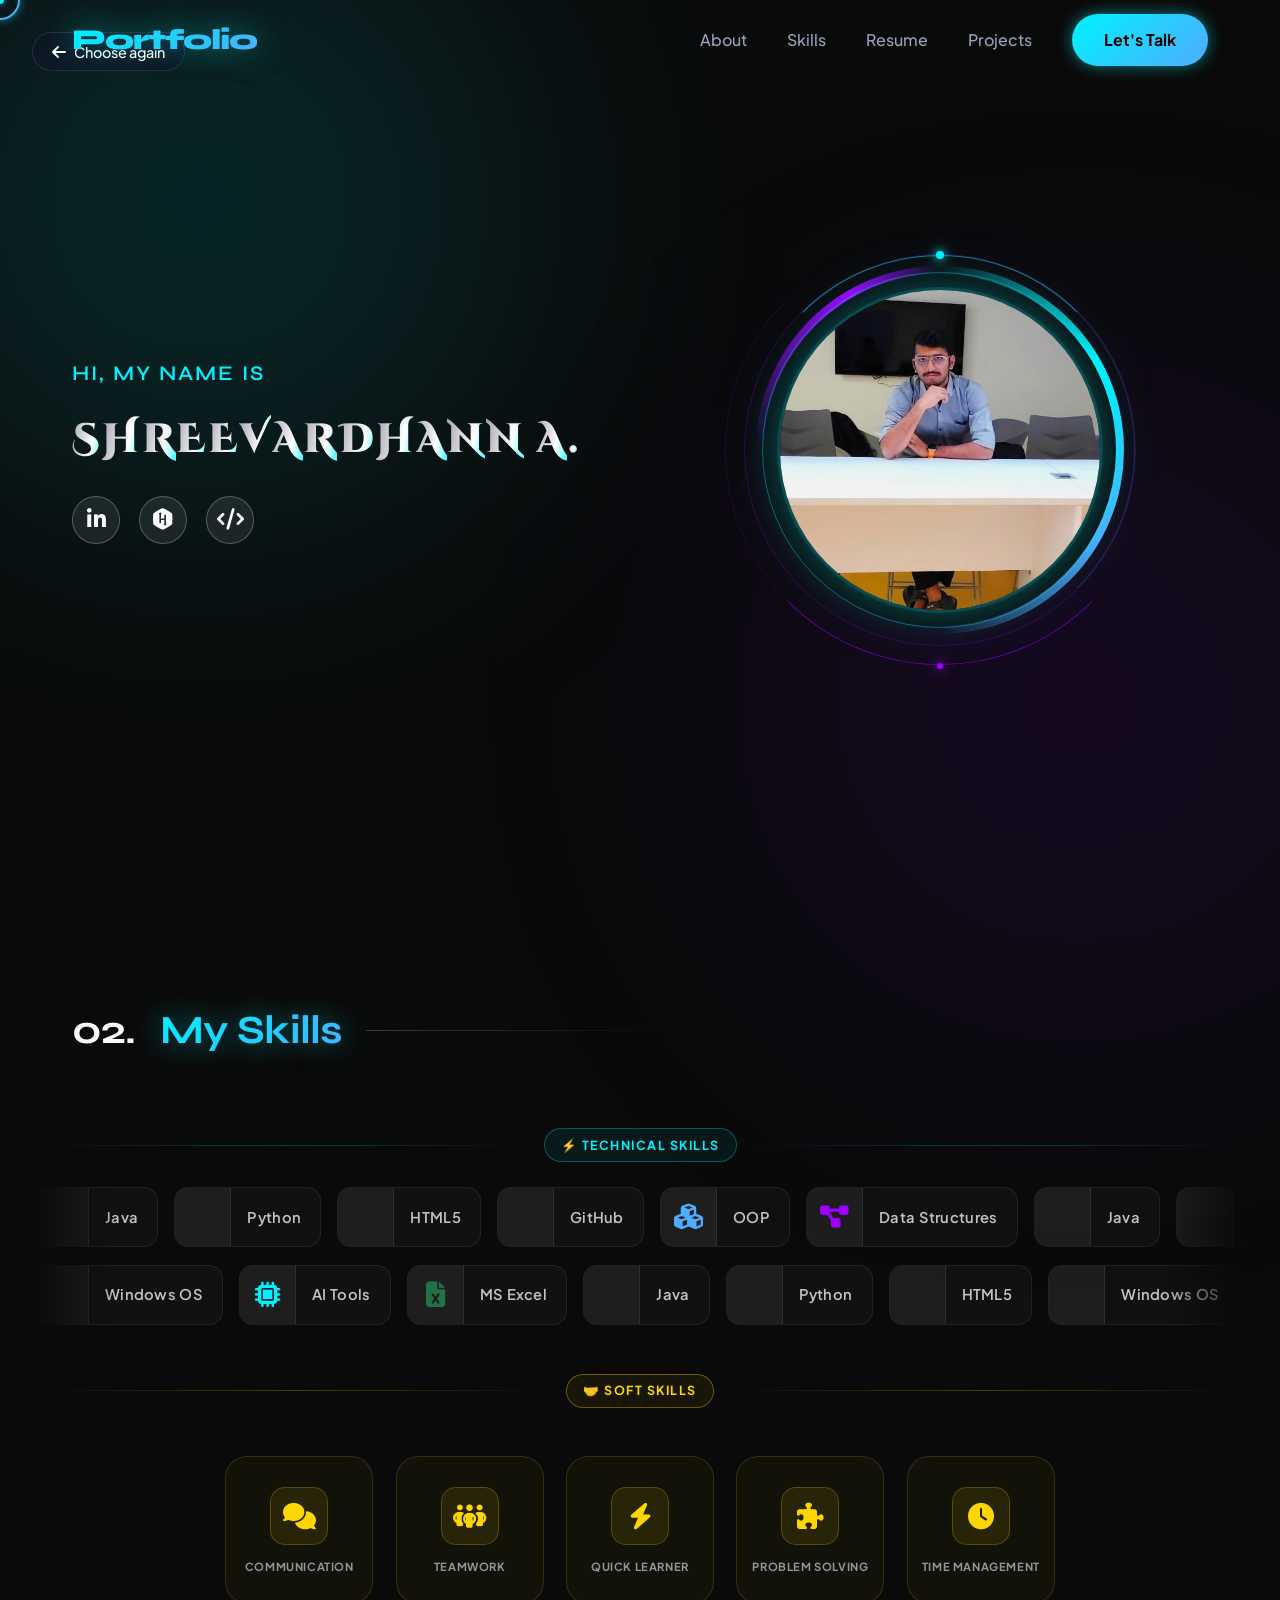
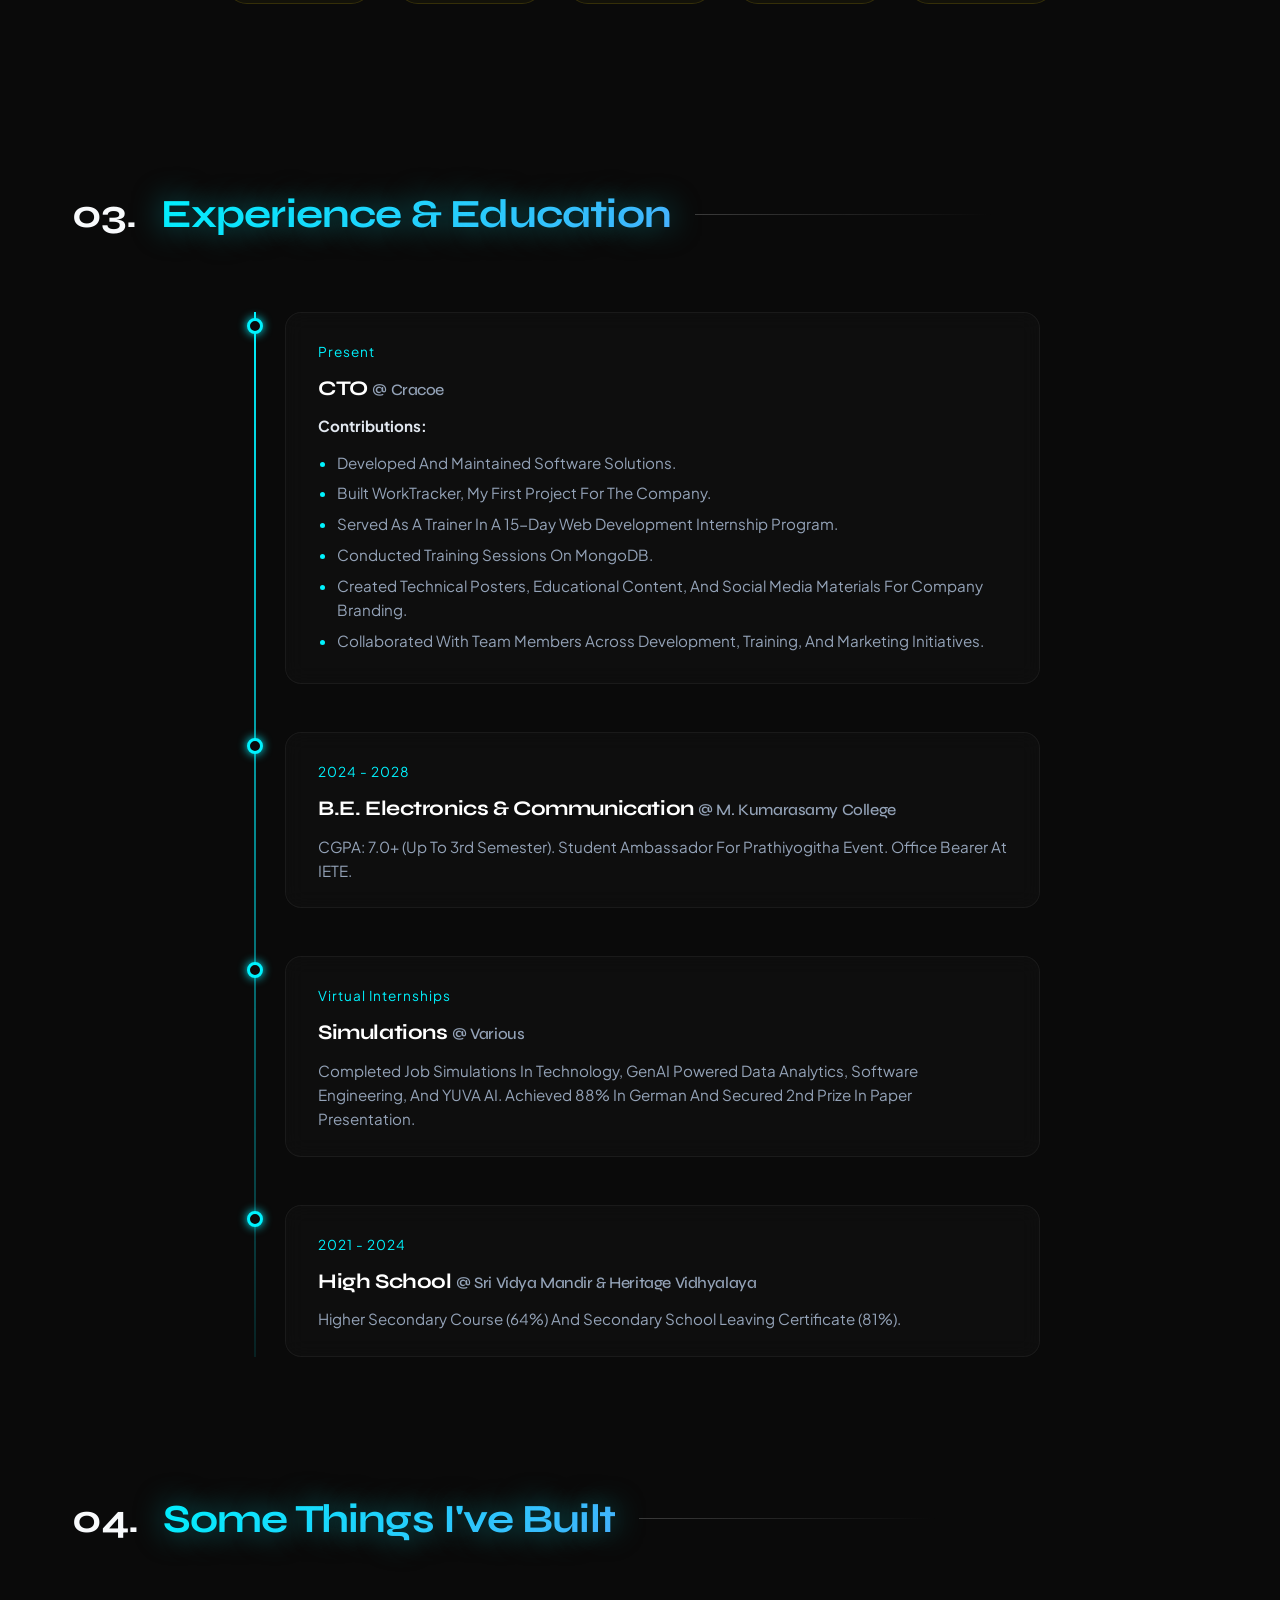
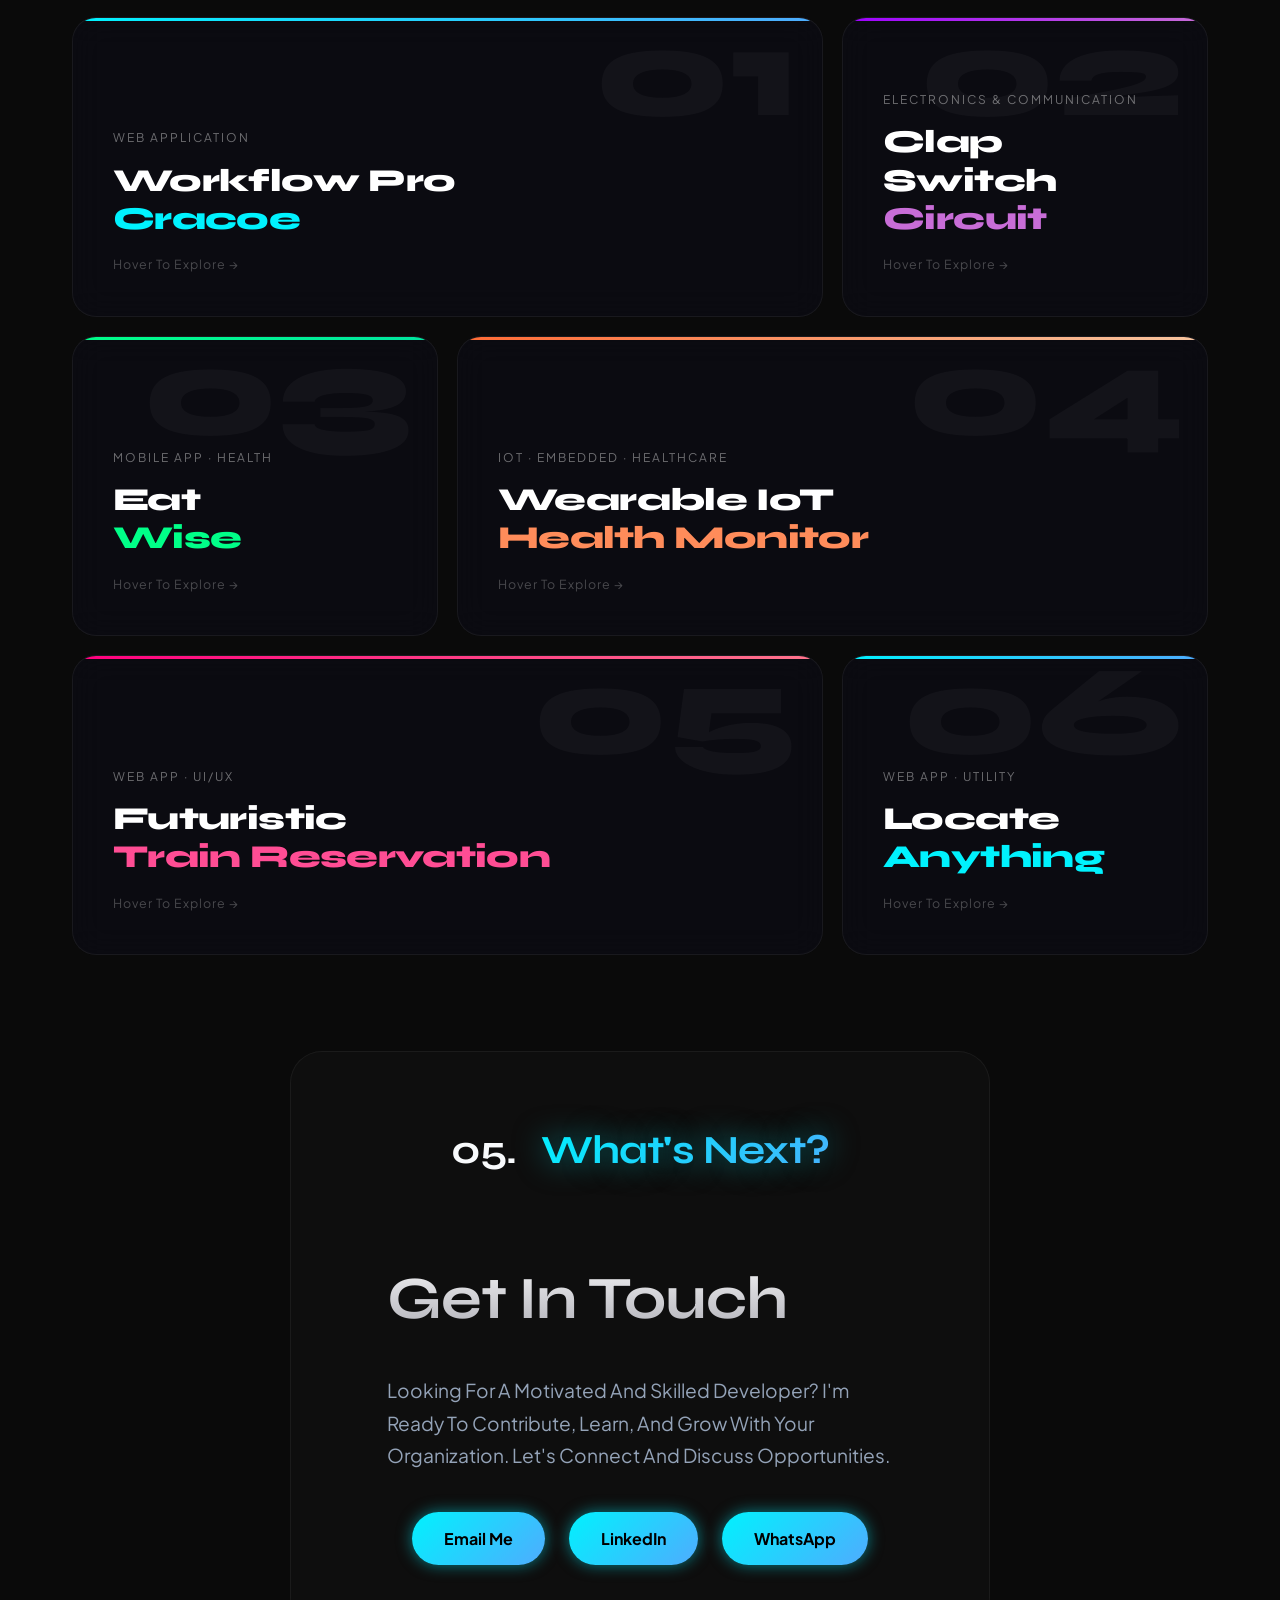
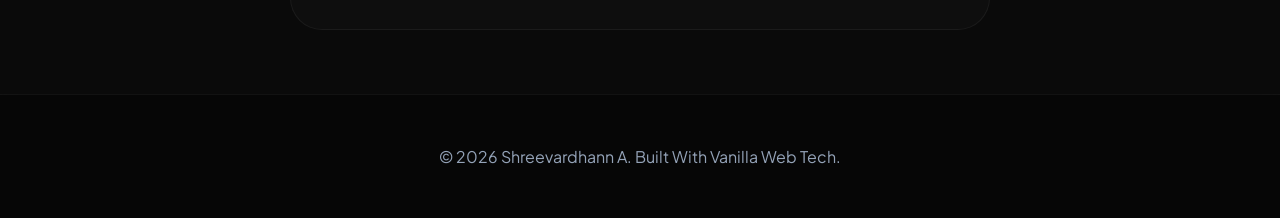
==== recruiter.html @ e4d24fa9 "Automated AI update for recruiter.html" ====
<!DOCTYPE html>
<html lang="en">

<head>
    <meta charset="UTF-8">
    <meta name="viewport" content="width=device-width, initial-scale=1.0">
    <meta name="description" content="Portfolio of a Full Stack Developer">
    <title>Portfolio | Full Stack Developer</title>
    <link rel="preconnect" href="https://fonts.googleapis.com">
    <link rel="preconnect" href="https://fonts.gstatic.com" crossorigin>
    <link
        href="https://fonts.googleapis.com/css2?family=Plus+Jakarta+Sans:wght@300;400;500;600&family=Syne:wght@400;600;700;800&family=Cinzel+Decorative:wght@700;900&display=swap"
        rel="stylesheet">
    <link rel="stylesheet" href="https://cdn.jsdelivr.net/gh/devicons/devicon@latest/devicon.min.css">
    <link rel="stylesheet" href="https://cdnjs.cloudflare.com/ajax/libs/font-awesome/6.5.0/css/all.min.css">
    <link rel="stylesheet" href="style.css">
    <link rel="stylesheet" href="sections.css">
</head>

<body class="dark-theme">
    <!-- Preloader -->
    <div id="preloader">
        <div class="loader-content">
            <span class="loader-text">Loading</span>
            <div class="loader-bar"></div>
        </div>
    </div>

    <!-- Back to Gateway Button -->
    <button class="choose-again-btn" onclick="showGateway()">
        <i class="fa-solid fa-arrow-left"></i> Choose again
    </button>

    <!-- Gateway Overlay (Starting Page) -->
    <div id="pathway-gateway" class="pathway-section hidden">
        <div class="container text-center">
            <span class="pathway-subtitle">SHREEVARDHANN A.</span>
            <h2 class="pathway-title">Choose how you'd like to know me.</h2>
            
            <div class="pathway-cards">
                <!-- Recruiter Card -->
                <div class="pathway-card" onclick="enterPortfolio('recruiter')">
                    <div class="card-glow glow-cyan"></div>
                    <h3 class="serif-title">Are you a recruiter?</h3>
                    <p>Projects, experience, and the work I love building.</p>
                    <div class="circle-btn"><i class="fa-solid fa-arrow-right"></i></div>
                </div>

                <!-- Visitor Card -->
                <div class="pathway-card" onclick="enterPortfolio('visitor')">
                    <div class="card-glow glow-green"></div>
                    <h3 class="serif-title">Are you a curious<br>visitor or a potential<br>teammate?</h3>
                    <p>Stories, memories, and the person behind the code.</p>
                    <div class="circle-btn"><i class="fa-solid fa-arrow-right"></i></div>
                </div>
            </div>
        </div>
    </div>

    <!-- Particles Background -->
    <div id="particles-js"></div>

    <!-- Light Trails Animation (from futuristic theme) -->
    <div id="light-trails"></div>

    <div class="cursor-dot" data-cursor-dot></div>
    <div class="cursor-outline" data-cursor-outline></div>
    <header id="navbar">
        <div class="container nav-content">
            <a href="#" class="logo"><span class="highlight">Portfolio</span></a>
            <nav class="nav-links">
                <a href="#about">About</a>
                <a href="#skills">Skills</a>
                <a href="#resume">Resume</a>
                <a href="#projects">Projects</a>
                <a href="#contact" class="btn-primary">Let's Talk</a>
            </nav>
        </div>
    </header>

    <main>
        <!-- Hero Section -->
        <section id="hero" class="hero section-padding">
            <div class="container hero-content">

                <!-- Left: Text Content -->
                <div class="hero-text">
                    <p class="greeting">Hi, my name is</p>
                    <h1 class="hero-title hero-name" id="hero-name">Shreevardhann A.</h1>
                    <h2 class="hero-subtitle"><span class="typed-text"></span></h2>

                    <div class="hero-socials">
                        <a href="https://www.linkedin.com/in/shreevardhann-a-955848348" target="_blank"
                            aria-label="LinkedIn"><i class="fa-brands fa-linkedin-in"></i></a>
                        <a href="https://www.hackerrank.com/profile/shreevardhann201" target="_blank"
                            aria-label="HackerRank"><i class="fa-brands fa-hackerrank"></i></a>
                        <a href="https://leetcode.com/u/shreevardhann2006/" target="_blank" aria-label="LeetCode"><i
                                class="fa-solid fa-code"></i></a>
                    </div>
                </div>

                <!-- Right: Profile Image -->
                <div class="hero-image">
                    <div class="image-wrapper">
                        <!-- Orbit rings with glowing dots -->
                        <div class="orbit-ring orbit-ring-1"></div>
                        <div class="orbit-ring orbit-ring-2"></div>
                        <div class="profile-avatar-container">
                            <img src="profile.jpeg" alt="Shreevardhann A" class="profile-image">
                        </div>
                    </div>
                </div>

            </div>
        </section>





        <!-- Skills Section -->
        <section id="skills" class="skills section-padding" data-aos="fade-up">
            <div class="container">
                <h2 class="section-title">02. <span class="highlight">My Skills</span></h2>
            </div>

            <!-- ── Technical Skills label ── -->
            <div class="skills-group-label container">
                <span class="group-line"></span>
                <span class="group-tag technical">⚡ Technical Skills</span>
                <span class="group-line"></span>
            </div>

            <!-- Row 1 — scrolls LEFT -->
            <div class="ticker-row">
                <div class="ticker-track" style="animation-duration:30s; animation-direction: normal;">
                    <div class="ticker-badge">
                        <div class="ticker-icon"><i class="devicon-java-plain colored"></i></div><span>Java</span>
                    </div>
                    <div class="ticker-badge">
                        <div class="ticker-icon"><i class="devicon-python-plain colored"></i></div><span>Python</span>
                    </div>
                    <div class="ticker-badge">
                        <div class="ticker-icon"><i class="devicon-html5-plain colored"></i></div><span>HTML5</span>
                    </div>
                    <div class="ticker-badge">
                        <div class="ticker-icon"><i class="devicon-github-original" style="color:#e6edf3"></i></div>
                        <span>GitHub</span>
                    </div>
                    <div class="ticker-badge">
                        <div class="ticker-icon"><i class="fa-solid fa-cubes" style="color:#4facfe"></i></div>
                        <span>OOP</span>
                    </div>
                    <div class="ticker-badge">
                        <div class="ticker-icon"><i class="fa-solid fa-diagram-project" style="color:#9d00ff"></i></div>
                        <span>Data Structures</span>
                    </div>
                    <!-- duplicate -->
                    <div class="ticker-badge">
                        <div class="ticker-icon"><i class="devicon-java-plain colored"></i></div><span>Java</span>
                    </div>
                    <div class="ticker-badge">
                        <div class="ticker-icon"><i class="devicon-python-plain colored"></i></div><span>Python</span>
                    </div>
                    <div class="ticker-badge">
                        <div class="ticker-icon"><i class="devicon-html5-plain colored"></i></div><span>HTML5</span>
                    </div>
                    <div class="ticker-badge">
                        <div class="ticker-icon"><i class="devicon-github-original" style="color:#e6edf3"></i></div>
                        <span>GitHub</span>
                    </div>
                    <div class="ticker-badge">
                        <div class="ticker-icon"><i class="fa-solid fa-cubes" style="color:#4facfe"></i></div>
                        <span>OOP</span>
                    </div>
                    <div class="ticker-badge">
                        <div class="ticker-icon"><i class="fa-solid fa-diagram-project" style="color:#9d00ff"></i></div>
                        <span>Data Structures</span>
                    </div>
                </div>
            </div>

            <!-- Row 2 — scrolls RIGHT -->
            <div class="ticker-row">
                <div class="ticker-track" style="animation-duration:38s; animation-direction: reverse;">
                    <div class="ticker-badge">
                        <div class="ticker-icon"><i class="devicon-windows8-original colored"></i></div><span>Windows
                            OS</span>
                    </div>
                    <div class="ticker-badge">
                        <div class="ticker-icon"><i class="fa-solid fa-microchip" style="color:#00f2fe"></i></div>
                        <span>AI Tools</span>
                    </div>
                    <div class="ticker-badge">
                        <div class="ticker-icon"><i class="fa-solid fa-file-excel" style="color:#217346"></i></div>
                        <span>MS Excel</span>
                    </div>
                    <div class="ticker-badge">
                        <div class="ticker-icon"><i class="devicon-java-plain colored"></i></div><span>Java</span>
                    </div>
                    <div class="ticker-badge">
                        <div class="ticker-icon"><i class="devicon-python-plain colored"></i></div><span>Python</span>
                    </div>
                    <div class="ticker-badge">
                        <div class="ticker-icon"><i class="devicon-html5-plain colored"></i></div><span>HTML5</span>
                    </div>
                    <!-- duplicate -->
                    <div class="ticker-badge">
                        <div class="ticker-icon"><i class="devicon-windows8-original colored"></i></div><span>Windows
                            OS</span>
                    </div>
                    <div class="ticker-badge">
                        <div class="ticker-icon"><i class="fa-solid fa-microchip" style="color:#00f2fe"></i></div>
                        <span>AI Tools</span>
                    </div>
                    <div class="ticker-badge">
                        <div class="ticker-icon"><i class="fa-solid fa-file-excel" style="color:#217346"></i></div>
                        <span>MS Excel</span>
                    </div>
                    <div class="ticker-badge">
                        <div class="ticker-icon"><i class="devicon-java-plain colored"></i></div><span>Java</span>
                    </div>
                    <div class="ticker-badge">
                        <div class="ticker-icon"><i class="devicon-python-plain colored"></i></div><span>Python</span>
                    </div>
                    <div class="ticker-badge">
                        <div class="ticker-icon"><i class="devicon-html5-plain colored"></i></div><span>HTML5</span>
                    </div>
                </div>
            </div>

            <!-- ── Soft Skills label ── -->
            <div class="skills-group-label container" style="margin-top: 2.5rem;">
                <span class="group-line soft"></span>
                <span class="group-tag soft">🤝 Soft Skills</span>
                <span class="group-line soft"></span>
            </div>

            <!-- Soft Skills — floating cards -->
            <div class="soft-skills-float container">
                <div class="soft-card" style="--i:0">
                    <div class="soft-icon-wrap"><i class="fa-solid fa-comments"></i></div>
                    <span>Communication</span>
                </div>
                <div class="soft-card" style="--i:1">
                    <div class="soft-icon-wrap"><i class="fa-solid fa-people-group"></i></div>
                    <span>Teamwork</span>
                </div>
                <div class="soft-card" style="--i:2">
                    <div class="soft-icon-wrap"><i class="fa-solid fa-bolt"></i></div>
                    <span>Quick Learner</span>
                </div>
                <div class="soft-card" style="--i:3">
                    <div class="soft-icon-wrap"><i class="fa-solid fa-puzzle-piece"></i></div>
                    <span>Problem Solving</span>
                </div>
                <div class="soft-card" style="--i:4">
                    <div class="soft-icon-wrap"><i class="fa-solid fa-clock"></i></div>
                    <span>Time Management</span>
                </div>
            </div>

        </section>

        <!-- Experience & Education Section -->
        <section id="resume" class="resume section-padding" data-aos="fade-up">
            <div class="container">
                <h2 class="section-title">03. <span class="highlight">Experience & Education</span></h2>

                <div class="timeline">
                    <!-- Cracoe CTO -->
                    <div class="timeline-item">
                        <div class="timeline-dot"></div>
                        <div class="timeline-content">
                            <span class="timeline-date">Present</span>
                            <h3>CTO <span>@ Cracoe</span></h3>
                            <p><strong>Contributions:</strong></p>
                            <ul class="timeline-list">
                                <li>Developed and maintained software solutions.</li>
                                <li>Built WorkTracker, my first project for the company.</li>
                                <li>Served as a trainer in a 15-day Web Development Internship Program.</li>
                                <li>Conducted training sessions on MongoDB.</li>
                                <li>Created technical posters, educational content, and social media materials for company branding.</li>
                                <li>Collaborated with team members across development, training, and marketing initiatives.</li>
                            </ul>
                        </div>
                    </div>

                    <!-- College -->
                    <div class="timeline-item">
                        <div class="timeline-dot"></div>
                        <div class="timeline-content">
                            <span class="timeline-date">2024 - 2028</span>
                            <h3>B.E. Electronics & Communication <span>@ M. Kumarasamy College</span></h3>
                            <p>CGPA: 7.0+ (up to 3rd Semester). Student Ambassador for Prathiyogitha Event. Office
                                Bearer at IETE.</p>
                        </div>
                    </div>

                    <!-- Virtual Internships -->
                    <div class="timeline-item">
                        <div class="timeline-dot"></div>
                        <div class="timeline-content">
                            <span class="timeline-date">Virtual Internships</span>
                            <h3>Simulations <span>@ Various</span></h3>
                            <p>Completed job simulations in Technology, GenAI Powered Data Analytics, Software
                                Engineering, and YUVA AI. Achieved 88% in German and secured 2nd prize in Paper
                                Presentation.</p>
                        </div>
                    </div>

                    <!-- Schooling -->
                    <div class="timeline-item">
                        <div class="timeline-dot"></div>
                        <div class="timeline-content">
                            <span class="timeline-date">2021 - 2024</span>
                            <h3>High School <span>@ Sri Vidya Mandir & Heritage Vidhyalaya</span></h3>
                            <p>Higher Secondary Course (64%) and Secondary School Leaving Certificate (81%).</p>
                        </div>
                    </div>
                </div>
            </div>
        </section>


        <!-- Projects Section -->
        <section id="projects" class="projects section-padding" data-aos="fade-up">
            <div class="container">
                <h2 class="section-title">04. <span class="highlight">Some Things I've Built</span></h2>

                <div class="bento-grid">

                    <!-- Card 1: Wide — Workflow Pro -->
                    <div class="bento-card wide accent-cyan" tabindex="0">
                        <div class="flip-inner">
                            <div class="flip-front">
                                <div class="bento-num">01</div>
                                <div class="bento-category">Web Application</div>
                                <h3 class="bento-name">Workflow Pro <em>Cracoe</em></h3>
                                <span class="bento-hint">Hover to explore →</span>
                            </div>
                            <div class="flip-back">
                                <span class="back-tag">Web Application</span>
                                <h3>Workflow Pro <span>(Cracoe)</span></h3>
                                <p>A fully deployed web application built for real-world use. Core product platform for
                                    the Cracoe organisation.</p>
                                <a href="https://workflow-pro-cracokoe.vercel.app/" target="_blank"
                                    class="btn-primary">View Live ↗</a>
                            </div>
                        </div>
                    </div>

                    <!-- Card 2: Regular — Clap Switch -->
                    <div class="bento-card accent-purple" tabindex="0">
                        <div class="flip-inner">
                            <div class="flip-front">
                                <div class="bento-num">02</div>
                                <div class="bento-category">Electronics & Communication</div>
                                <h3 class="bento-name">Clap Switch <em>Circuit</em></h3>
                                <span class="bento-hint">Hover to explore →</span>
                            </div>
                            <div class="flip-back">
                                <span class="back-tag">Electronics</span>
                                <h3>Clap Switch <span>Circuit</span></h3>
                                <p>Designed a clap-activated switch circuit to control electrical devices using sound
                                    signals. Team of 4.</p>
                            </div>
                        </div>
                    </div>

                    <!-- Card 3: Regular — Eatwise -->
                    <div class="bento-card accent-green" tabindex="0">
                        <div class="flip-inner">
                            <div class="flip-front">
                                <div class="bento-num">03</div>
                                <div class="bento-category">Mobile App · Health</div>
                                <h3 class="bento-name">Eat<em>wise</em></h3>
                                <span class="bento-hint">Hover to explore →</span>
                            </div>
                            <div class="flip-back">
                                <span class="back-tag">Mobile App</span>
                                <h3>Eat<span>wise</span></h3>
                                <p>Mobile app helping users make healthier food choices using nutrition data. App
                                    Developer & Designer in a team of 4.</p>
                                <img src="eatwise-preview.png" alt="Eatwise App" style="width: 100%; height: 100px; object-fit: cover; object-position: center; border-radius: 8px; margin-top: 0.5rem; border: 1px solid rgba(255,255,255,0.15); box-shadow: 0 4px 12px rgba(0,0,0,0.3);">
                            </div>
                        </div>
                    </div>

                    <!-- Card 4: Wide — IoT -->
                    <div class="bento-card wide accent-orange" tabindex="0">
                        <div class="flip-inner">
                            <div class="flip-front">
                                <div class="bento-num">04</div>
                                <div class="bento-category">IoT · Embedded · Healthcare</div>
                                <h3 class="bento-name">Wearable IoT <em>Health Monitor</em></h3>
                                <span class="bento-hint">Hover to explore →</span>
                            </div>
                            <div class="flip-back">
                                <span class="back-tag">IoT / Healthcare</span>
                                <h3>Wearable IoT <span>Health Monitor</span></h3>
                                <p>Wearable device tracking health data of disaster response workers using IoT
                                    technology. IoT System Developer in a team of 4.</p>
                                <a href="https://live-monitoring-command-center-for.vercel.app/" target="_blank"
                                    class="btn-primary">View Live ↗</a>
                            </div>
                        </div>
                    </div>

                    <!-- Card 5: Wide — Train Reservation -->
                    <div class="bento-card wide accent-pink" tabindex="0">
                        <div class="flip-inner">
                            <div class="flip-front">
                                <div class="bento-num">05</div>
                                <div class="bento-category">Web App · UI/UX</div>
                                <h3 class="bento-name">Futuristic <em>Train Reservation</em></h3>
                                <span class="bento-hint">Hover to explore →</span>
                            </div>
                            <div class="flip-back">
                                <span class="back-tag">Web App</span>
                                <h3>Train <span>Reservation</span></h3>
                                <p>A modern, next-generation web application for booking train tickets with a stunning futuristic interface and seamless user experience.</p>
                                <a href="https://futuristic-train-reservation.vercel.app/" target="_blank"
                                    class="btn-primary">View Live ↗</a>
                            </div>
                        </div>
                    </div>

                    <!-- Card 6: Regular — Locate Anything -->
                    <div class="bento-card accent-cyan" tabindex="0">
                        <div class="flip-inner">
                            <div class="flip-front">
                                <div class="bento-num">06</div>
                                <div class="bento-category">Web App · Utility</div>
                                <h3 class="bento-name">Locate <em>Anything</em></h3>
                                <span class="bento-hint">Hover to explore →</span>
                            </div>
                            <div class="flip-back">
                                <span class="back-tag">Web App</span>
                                <h3>Locate <span>Anything</span></h3>
                                <p>A versatile web application designed to help users search, track, and locate various items or places seamlessly.</p>
                                <a href="https://locate-anything-8we9cl4lz-shreevardhann2006s-projects.vercel.app/" target="_blank"
                                    class="btn-primary">View Live ↗</a>
                            </div>
                        </div>
                    </div>

                </div>
            </div>
        </section>


        <!-- Contact Section -->
        <section id="contact" class="contact section-padding" data-aos="fade-up">
            <div class="container text-center">
                <h2 class="section-title">05. <span class="highlight">What's Next?</span></h2>
                <h3 class="contact-heading">Get In Touch</h3>
                <p class="contact-desc">
                    Looking for a motivated and skilled developer? I'm ready to contribute, learn, and grow with your
                    organization. Let's connect and discuss opportunities.
                </p>
                <div class="contact-links"
                    style="margin-top: 2rem; display: flex; justify-content: center; gap: 1.5rem; flex-wrap: wrap;">
                    <a href="mailto:shreevardhann2006@gmail.com" class="btn-primary">Email Me</a>
                    <a href="https://www.linkedin.com/in/shreevardhann-a-955848348" target="_blank"
                        class="btn-primary">LinkedIn</a>
                    <!-- WhatsApp Link -->
                    <a href="https://wa.me/919543996929" target="_blank" class="btn-primary">WhatsApp</a>
                </div>
            </div>
        </section>
    </main>

    <footer>
        <div class="container">
            <p>&copy; 2026 Shreevardhann A. Built with Vanilla Web Tech.</p>
        </div>
    </footer>

    <!-- CDNs for Animations -->
    <script src="https://unpkg.com/aos@2.3.1/dist/aos.js"></script>
    <script src="https://unpkg.com/typed.js@2.1.0/dist/typed.umd.js"></script>
    <script src="https://cdnjs.cloudflare.com/ajax/libs/vanilla-tilt/1.8.1/vanilla-tilt.min.js"></script>
    <script src="https://cdn.jsdelivr.net/particles.js/2.0.0/particles.min.js"></script>

    <script src="script.js"></script>
</body>

</html>
---- style.css ----
/* Design System & Global Styles - Nebula Theme */
:root {
    /* Colors - Dark Theme */
    --bg-color: #0a0a0a;
    --surface-color: rgba(255, 255, 255, 0.03);
    --text-primary: #f8fafc;
    --text-secondary: #94a3b8;
    --accent-color: #00f2fe;
    --accent-hover: #4facfe;
    --gradient-primary: linear-gradient(135deg, #00f2fe 0%, #4facfe 100%);
    --gradient-glow: rgba(0, 242, 254, 0.5);
    
    /* Typography */
    --font-sans: 'Plus Jakarta Sans', sans-serif;
    --font-heading: 'Syne', sans-serif;
    
    /* Spacing & Layout */
    --max-width: 1200px;
    --section-padding: 6rem 2rem;
    
    /* Glassmorphism Effects */
    --transition: all 0.3s ease;
    --glass-bg: rgba(15, 23, 42, 0.6);
    --glass-border: 1px solid rgba(255, 255, 255, 0.05);
    --glass-shadow: 0 8px 32px 0 rgba(0, 0, 0, 0.3);
}

* {
    margin: 0;
    padding: 0;
    box-sizing: border-box;
}

html {
    scroll-behavior: smooth;
}

body {
    font-family: var(--font-sans);
    background-color: var(--bg-color);
    color: var(--text-primary);
    line-height: 1.7;
    overflow-x: hidden;
    position: relative;
    z-index: 0;
}

body.gateway-active {
    overflow: hidden;
}

/* Background Glows */
body::before, body::after {
    content: '';
    position: fixed;
    width: 600px;
    height: 600px;
    border-radius: 50%;
    filter: blur(150px);
    z-index: -2;
    opacity: 0.15;
    pointer-events: none;
}

body::before {
    background: var(--accent-color);
    top: -100px;
    left: -100px;
}

body::after {
    background: #6a11cb;
    bottom: -100px;
    right: -100px;
}

/* Capitalize Starting Letters as Requested */
h1, h2, h3, h4, h5, h6, p, a, li, span, .btn-primary, .btn-secondary {
    text-transform: capitalize;
}

/* Preloader */
#preloader {
    position: fixed;
    top: 0;
    left: 0;
    width: 100%;
    height: 100%;
    background: var(--bg-color);
    display: flex;
    justify-content: center;
    align-items: center;
    z-index: 9999;
    transition: opacity 0.5s ease-out, visibility 0.5s ease-out;
}

.loader-content {
    display: flex;
    flex-direction: column;
    align-items: center;
    gap: 1rem;
}

.loader-text {
    font-family: var(--font-heading);
    font-size: 1.5rem;
    color: var(--accent-color);
    letter-spacing: 4px;
    text-transform: uppercase;
    animation: pulse 1.5s infinite;
}

.loader-bar {
    width: 200px;
    height: 2px;
    background: rgba(255, 255, 255, 0.1);
    position: relative;
    overflow: hidden;
}

.loader-bar::after {
    content: '';
    position: absolute;
    left: 0;
    top: 0;
    height: 100%;
    width: 0;
    background: var(--gradient-primary);
    animation: loadBar 2s ease-in-out infinite;
}

@keyframes loadBar {
    0% { width: 0; left: 0; }
    50% { width: 100%; left: 0; }
    100% { width: 100%; left: 100%; }
}

@keyframes pulse {
    0%, 100% { opacity: 1; text-shadow: 0 0 10px var(--gradient-glow); }
    50% { opacity: 0.5; text-shadow: none; }
}

/* Particles Container */
#particles-js {
    position: fixed;
    width: 100%;
    height: 100%;
    top: 0;
    left: 0;
    z-index: 0;
}







/* Typography Utilities */
h1, h2, h3, h4, h5, h6 {
    font-family: var(--font-heading);
    color: var(--text-primary);
    letter-spacing: -0.02em;
}

a {
    text-decoration: none;
    color: inherit;
    transition: var(--transition);
}

.highlight {
    background: var(--gradient-primary);
    -webkit-background-clip: text;
    -webkit-text-fill-color: transparent;
    background-clip: text;
    text-shadow: 0 0 30px var(--gradient-glow);
}

.container {
    max-width: var(--max-width);
    margin: 0 auto;
    padding: 0 2rem;
}

/* Buttons */
.btn-primary {
    display: inline-block;
    padding: 0.8rem 2rem;
    background: var(--gradient-primary);
    color: #000;
    border-radius: 50px;
    font-weight: 700;
    position: relative;
    border: none;
    cursor: pointer;
    box-shadow: 0 0 15px var(--gradient-glow);
    transition: var(--transition);
}

.btn-primary:hover {
    box-shadow: 0 0 25px var(--accent-hover);
    transform: translateY(-2px);
    color: #000;
}

.btn-secondary {
    display: inline-block;
    padding: 0.8rem 2rem;
    background: rgba(255, 255, 255, 0.05);
    color: #fff;
    border-radius: 50px;
    font-weight: 600;
    position: relative;
    border: 1px solid rgba(255, 255, 255, 0.1);
    cursor: pointer;
    transition: var(--transition);
}

.btn-secondary:hover {
    background: rgba(255, 255, 255, 0.1);
    border-color: rgba(255, 255, 255, 0.2);
    transform: translateY(-2px);
    color: #fff;
}

/* Pill Buttons for Hero CTA */
.btn-pill {
    display: inline-flex;
    align-items: center;
    justify-content: center;
    padding: 0.85rem 2.5rem;
    border-radius: 50px;
    font-weight: 700;
    font-size: 1.05rem;
    transition: all 0.3s ease;
    cursor: pointer;
}

.btn-pill.solid {
    background: #fff;
    color: #000;
    border: 1px solid #fff;
}

.btn-pill.solid:hover {
    background: #e6e6e6;
    border-color: #e6e6e6;
    transform: translateY(-2px);
    box-shadow: 0 5px 15px rgba(255, 255, 255, 0.2);
}

.btn-pill.outline {
    background: transparent;
    color: #fff;
    border: 1px solid rgba(255, 255, 255, 0.2);
}

.btn-pill.outline:hover {
    background: rgba(255, 255, 255, 0.05);
    border-color: rgba(255, 255, 255, 0.4);
    transform: translateY(-2px);
}

/* Choose Again Back Button */
.choose-again-btn {
    position: fixed;
    top: 2rem;
    left: 2rem;
    z-index: 1000;
    display: flex;
    align-items: center;
    gap: 0.5rem;
    padding: 0.6rem 1.2rem;
    background: rgba(15, 23, 42, 0.6);
    border: 1px solid rgba(255, 255, 255, 0.1);
    backdrop-filter: blur(10px);
    border-radius: 50px;
    color: #fff;
    font-family: inherit;
    font-size: 0.9rem;
    font-weight: 500;
    transition: all 0.3s ease;
    cursor: pointer;
}

.choose-again-btn:hover {
    background: rgba(255, 255, 255, 0.1);
    transform: translateX(-3px);
}

.choose-again-btn i {
    font-size: 1rem;
}

/* Hero Socials */
.hero-socials {
    display: flex;
    gap: 1.2rem;
    margin-top: 1.8rem;
}

.hero-socials a {
    display: flex;
    align-items: center;
    justify-content: center;
    width: 48px;
    height: 48px;
    border-radius: 50%;
    background: rgba(255, 255, 255, 0.08);
    color: #ffffff;
    font-size: 1.35rem;
    border: 1px solid rgba(255, 255, 255, 0.25);
    transition: all 0.3s ease;
}

.hero-socials a:hover {
    color: #fff;
    background: rgba(255, 255, 255, 0.15);
    border-color: rgba(255, 255, 255, 0.5);
    transform: translateY(-3px);
    box-shadow: 0 5px 15px rgba(255, 255, 255, 0.2);
}

/* Navbar */
header {
    position: fixed;
    top: 0;
    width: 100%;
    z-index: 1000;
    background: transparent;
    transition: var(--transition);
}

.scrolled-header {
    background: var(--glass-bg);
    backdrop-filter: blur(20px);
    -webkit-backdrop-filter: blur(20px);
    border-bottom: var(--glass-border);
    box-shadow: var(--glass-shadow);
}

.nav-content {
    display: flex;
    justify-content: space-between;
    align-items: center;
    height: 80px;
}

.logo {
    font-family: var(--font-heading);
    font-size: 1.8rem;
    font-weight: 800;
    letter-spacing: -1px;
}

.nav-links {
    display: flex;
    gap: 2.5rem;
    align-items: center;
}

.nav-links a:not(.btn-primary) {
    font-weight: 500;
    color: var(--text-secondary);
    position: relative;
}

.nav-links a:not(.btn-primary)::after {
    content: '';
    position: absolute;
    bottom: -5px;
    left: 0;
    width: 0%;
    height: 2px;
    background: var(--gradient-primary);
    transition: var(--transition);
    border-radius: 2px;
}

.nav-links a:not(.btn-primary):hover {
    color: var(--text-primary);
}

.nav-links a:not(.btn-primary):hover::after {
    width: 100%;
}

/* Footer */
footer {
    text-align: center;
    padding: 3rem 0;
    margin-top: 4rem;
    border-top: var(--glass-border);
    color: var(--text-secondary);
    background: rgba(0,0,0,0.3);
    backdrop-filter: blur(10px);
}

/* Navbar active link state */
.nav-links a.active {
    color: var(--accent-color);
}


/* Custom Cursor */
body, a, button, .btn-primary, .btn-secondary {
    cursor: none !important;
}

.cursor-dot, .cursor-outline {
    position: fixed;
    top: 0;
    left: 0;
    transform: translate(-50%, -50%);
    border-radius: 50%;
    z-index: 9999;
    pointer-events: none;
    box-shadow: 0 0 10px var(--gradient-glow);
}

.cursor-dot {
    width: 8px;
    height: 8px;
    background-color: var(--accent-color);
}

.cursor-outline {
    width: 40px;
    height: 40px;
    border: 2px solid var(--accent-hover);
    transition: width 0.2s ease-out, height 0.2s ease-out, background-color 0.2s ease-out;
}

/* ============================================
   LIGHT TRAILS ANIMATION (Futuristic Theme)
   ============================================ */
#light-trails {
    position: fixed;
    top: 0;
    left: 0;
    width: 100%;
    height: 100%;
    overflow: hidden;
    z-index: 0;
    pointer-events: none;
}

.light-trail {
    position: absolute;
    width: 180px;
    height: 2px;
    background: linear-gradient(90deg, transparent, var(--accent-color), #fff);
    border-radius: 50%;
    box-shadow: 0 0 20px var(--accent-color), 0 0 40px rgba(0, 242, 254, 0.3);
    animation: shootAcross linear infinite;
    opacity: 0;
}

.light-trail.purple {
    background: linear-gradient(90deg, transparent, #9d00ff, #fff);
    box-shadow: 0 0 20px #9d00ff, 0 0 40px rgba(157, 0, 255, 0.3);
}

@keyframes shootAcross {
    0%   { transform: translateX(-100vw) scaleX(0.5); opacity: 0; }
    8%   { opacity: 1; }
    92%  { opacity: 1; }
    100% { transform: translateX(110vw) scaleX(1.2); opacity: 0; }
}

/* ============================================
   HERO ENTRANCE ANIMATIONS (Futuristic Theme)
   ============================================ */
@keyframes slideUpFade {
    from { opacity: 0; transform: translateY(40px); }
    to   { opacity: 1; transform: translateY(0); }
}

.hero .greeting {
    animation: slideUpFade 0.8s cubic-bezier(0.16, 1, 0.3, 1) both;
    animation-delay: 0.1s;
}

.hero .hero-title {
    animation: slideUpFade 0.9s cubic-bezier(0.16, 1, 0.3, 1) both;
    animation-delay: 0.25s;
}

.hero .hero-subtitle {
    animation: slideUpFade 1s cubic-bezier(0.16, 1, 0.3, 1) both;
    animation-delay: 0.4s;
}

.hero .hero-cta {
    animation: slideUpFade 1.1s cubic-bezier(0.16, 1, 0.3, 1) both;
    animation-delay: 0.55s;
}

.hero .hero-image {
    animation: slideUpFade 1.2s cubic-bezier(0.16, 1, 0.3, 1) both;
    animation-delay: 0.3s;
}
---- sections.css ----
/* Hero Section */
.hero {
    min-height: 100vh;
    display: flex;
    align-items: center;
    padding-top: 100px;
    position: relative;
}

.hero-content {
    display: grid;
    grid-template-columns: 1fr 1fr;
    gap: 4rem;
    align-items: center;
    width: 100%;
}

.greeting {
    color: var(--accent-color);
    font-family: var(--font-heading);
    font-weight: 600;
    margin-bottom: 1.5rem;
    font-size: 1.3rem;
    letter-spacing: 2px;
    text-transform: uppercase;
}

.hero-title {
    font-size: clamp(32px, 4vw, 60px);
    line-height: 1.1;
    margin-bottom: 1rem;
    background: linear-gradient(180deg, #ffffff 0%, #a1a1aa 100%);
    -webkit-background-clip: text;
    -webkit-text-fill-color: transparent;
}

/* ====================================
   ANIMATED HERO NAME — Orbitron font
   ==================================== */
.hero-name {
    font-family: 'Cinzel Decorative', serif !important;
    font-weight: 900;
    font-size: clamp(20px, 3.2vw, 46px) !important;
    line-height: 1.2;
    letter-spacing: 0.06em;
    white-space: nowrap;
    display: block;
    margin-bottom: 1rem;
    background: none;
    -webkit-text-fill-color: unset;
}

/* Each letter span — gradient + pop-in + shimmer */
.hero-name .letter {
    display: inline-block;
    opacity: 0;
    transform: translateY(30px) rotateX(-90deg);
    transform-origin: bottom center;
    /* pop-in then shimmer — both use the same staggered delay set by JS */
    animation:
        letterPop  0.6s cubic-bezier(0.16, 1, 0.3, 1) forwards,
        nameShimmer 4s linear infinite;
    /* gradient per letter */
    background: linear-gradient(
        100deg,
        #a1a1aa 0%,
        #ffffff 30%,
        #00f2fe 50%,
        #ffffff 70%,
        #a1a1aa 100%
    );
    background-size: 250% auto;
    -webkit-background-clip: text;
    -webkit-text-fill-color: transparent;
    background-clip: text;
}

/* Space stays invisible but takes up room */
.hero-name .letter.space {
    width: 0.3em;
    -webkit-text-fill-color: transparent;
}

/* ---- Hover: glow pulse (no clip-path, no text-shadow on transparent fill) ---- */
.hero-name:hover .letter {
    animation:
        letterPop  0.6s cubic-bezier(0.16, 1, 0.3, 1) forwards,
        nameShimmer 1.2s linear infinite,
        glowPulse   0.5s ease-in-out infinite;
}

@keyframes glowPulse {
    0%, 100% { filter: drop-shadow(0 0 6px #00f2fe) drop-shadow(0 0 2px #4facfe); }
    50%       { filter: drop-shadow(0 0 14px #9d00ff) drop-shadow(0 0 4px #c86dd7); }
}

/* ---- Keyframes ---- */
@keyframes letterPop {
    0%   { opacity: 0; transform: translateY(30px) rotateX(-90deg) scale(0.5); }
    60%  { opacity: 1; transform: translateY(-5px) rotateX(8deg)   scale(1.05); }
    100% { opacity: 1; transform: translateY(0px)  rotateX(0deg)   scale(1);    }
}

@keyframes nameShimmer {
    0%   { background-position: 200% center; }
    100% { background-position: -200% center; }
}

.hero-subtitle {
    font-size: clamp(25px, 5vw, 45px) !important;
    color: var(--text-secondary);
    line-height: 1.2;
    margin-bottom: 2rem;
    font-weight: 500;
}

.hero-description {
    max-width: 600px;
    font-size: 1.25rem;
    color: var(--text-secondary);
    margin-bottom: 3.5rem;
    line-height: 1.8;
}

.hero-cta {
    display: flex;
    gap: 1rem;
    flex-wrap: wrap;
}

.hero-image {
    display: flex;
    justify-content: center;
    align-items: center;
}

/* ==============================
   PROFILE IMAGE WRAPPER
   (holds everything in place)
   ============================== */
.image-wrapper {
    position: relative;
    width: 360px;
    height: 360px;
    display: flex;
    justify-content: center;
    align-items: center;
    animation: float 6s ease-in-out infinite;
}

/* ---- Spinning conic-gradient border ---- */
.image-wrapper::before {
    content: '';
    position: absolute;
    inset: -4px;
    border-radius: 50%;
    background: conic-gradient(
        from 0deg,
        transparent 0deg,
        #00f2fe 60deg,
        #4facfe 120deg,
        transparent 180deg,
        transparent 270deg,
        #9d00ff 330deg,
        transparent 360deg
    );
    animation: spinBorder 3s linear infinite;
    z-index: 0;
}

/* Mask so only border is visible */
.image-wrapper::after {
    content: '';
    position: absolute;
    inset: 4px;
    border-radius: 50%;
    background: var(--bg-color);
    z-index: 1;
}

/* ---- Avatar container (sits above mask) ---- */
.profile-avatar-container {
    width: 320px;
    height: 320px;
    border-radius: 50%;
    position: relative;
    z-index: 2;
    display: flex;
    justify-content: center;
    align-items: center;
    box-shadow:
        0 0 0 3px rgba(0, 242, 254, 0.15),
        0 0 40px rgba(0, 242, 254, 0.3),
        0 0 80px rgba(0, 242, 254, 0.1);
    transition: box-shadow 0.4s ease;
}

.profile-avatar-container:hover {
    box-shadow:
        0 0 0 3px rgba(0, 242, 254, 0.4),
        0 0 60px rgba(0, 242, 254, 0.5),
        0 0 120px rgba(79, 172, 254, 0.2);
}

.profile-image {
    width: 100%;
    height: 100%;
    object-fit: cover;
    border-radius: 50%;
    display: block;
    transition: transform 0.5s ease, filter 0.5s ease;
    filter: brightness(0.95) saturate(1.1);
}

.profile-image:hover {
    transform: scale(1.04);
    filter: brightness(1.05) saturate(1.3);
}

/* ---- Outer pulse ring ---- */
.profile-avatar-container::before {
    content: '';
    position: absolute;
    inset: -18px;
    border-radius: 50%;
    border: 1.5px solid rgba(0, 242, 254, 0.35);
    animation: pulseRing 3s ease-out infinite;
    z-index: -1;
}

/* ---- Second delayed pulse ring ---- */
.profile-avatar-container::after {
    content: '';
    position: absolute;
    inset: -36px;
    border-radius: 50%;
    border: 1px solid rgba(157, 0, 255, 0.25);
    animation: pulseRing 3s ease-out 1.5s infinite;
    z-index: -1;
}

/* ---- Orbit rings ---- */
.orbit-ring {
    position: absolute;
    border-radius: 50%;
    border: 1px solid transparent;
    z-index: 3;
    pointer-events: none;
}

.orbit-ring-1 {
    width: 390px;
    height: 390px;
    border-top-color: rgba(0, 242, 254, 0.5);
    border-right-color: rgba(0, 242, 254, 0.15);
    animation: orbitSpin 8s linear infinite;
}

.orbit-ring-1::after {
    content: '';
    position: absolute;
    top: -5px;
    left: 50%;
    transform: translateX(-50%);
    width: 8px;
    height: 8px;
    border-radius: 50%;
    background: #00f2fe;
    box-shadow: 0 0 10px #00f2fe, 0 0 20px rgba(0, 242, 254, 0.6);
}

.orbit-ring-2 {
    width: 430px;
    height: 430px;
    border-bottom-color: rgba(157, 0, 255, 0.5);
    border-left-color: rgba(157, 0, 255, 0.15);
    animation: orbitSpinReverse 12s linear infinite;
}

.orbit-ring-2::after {
    content: '';
    position: absolute;
    bottom: -5px;
    left: 50%;
    transform: translateX(-50%);
    width: 6px;
    height: 6px;
    border-radius: 50%;
    background: #9d00ff;
    box-shadow: 0 0 10px #9d00ff, 0 0 20px rgba(157, 0, 255, 0.6);
}

/* ============ KEYFRAMES ============ */
@keyframes float {
    0%   { transform: translateY(0px); }
    50%  { transform: translateY(-18px); }
    100% { transform: translateY(0px); }
}

@keyframes spinBorder {
    from { transform: rotate(0deg); }
    to   { transform: rotate(360deg); }
}

@keyframes orbitSpin {
    from { transform: rotate(0deg); }
    to   { transform: rotate(360deg); }
}

@keyframes orbitSpinReverse {
    from { transform: rotate(0deg); }
    to   { transform: rotate(-360deg); }
}@keyframes pulseRing {
    0%   { transform: scale(1); opacity: 0.6; }
    100% { transform: scale(1.2); opacity: 0; }
}

/* =============================================
   PATHWAY SECTION
   ============================================= */
.pathway-section {
    position: fixed;
    top: 0;
    left: 0;
    width: 100vw;
    height: 100vh;
    z-index: 99999;
    background: #0f172a;
    display: flex;
    flex-direction: column;
    justify-content: center;
    align-items: center;
    padding: 2rem;
    transition: opacity 0.8s ease, visibility 0.8s;
}

.pathway-section.hidden {
    opacity: 0;
    visibility: hidden;
    pointer-events: none;
}

.pathway-subtitle {
    display: block;
    font-size: 0.85rem;
    letter-spacing: 4px;
    text-transform: uppercase;
    color: var(--text-secondary);
    margin-bottom: 1rem;
}

.pathway-title {
    font-size: clamp(2rem, 4vw, 3rem);
    font-weight: 800;
    margin-bottom: 4rem;
    color: #fff;
}

.pathway-cards {
    display: flex;
    justify-content: center;
    gap: 2rem;
    flex-wrap: wrap;
}

.pathway-card {
    position: relative;
    width: 100%;
    max-width: 480px;
    background: rgba(255, 255, 255, 0.03);
    border: 1px solid rgba(255, 255, 255, 0.08);
    border-radius: 20px;
    padding: 3.5rem 2.5rem;
    text-align: center;
    cursor: pointer;
    overflow: hidden;
    backdrop-filter: blur(10px);
    transition: all 0.3s ease;
    display: flex;
    flex-direction: column;
    align-items: center;
}

.pathway-card:hover {
    transform: translateY(-5px);
    background: rgba(255, 255, 255, 0.05);
    border-color: rgba(255, 255, 255, 0.15);
}

.card-glow {
    position: absolute;
    inset: 0;
    opacity: 0;
    transition: opacity 0.5s ease;
    z-index: 0;
}

.pathway-card:hover .card-glow {
    opacity: 1;
}

.glow-cyan {
    background: radial-gradient(circle at top left, rgba(0, 242, 254, 0.15), transparent 70%);
}

.glow-green {
    background: radial-gradient(circle at bottom right, rgba(0, 255, 136, 0.15), transparent 70%);
}

.pathway-card > * {
    position: relative;
    z-index: 1;
}

.serif-title {
    font-family: 'Georgia', 'Times New Roman', serif;
    font-style: italic;
    font-size: 2.3rem;
    color: #fff;
    margin-bottom: 1.5rem;
    line-height: 1.3;
}

.pathway-card p {
    font-size: 1.1rem;
    color: var(--text-secondary);
    line-height: 1.6;
    margin-bottom: 3rem;
}

.circle-btn {
    width: 45px;
    height: 45px;
    border-radius: 50%;
    border: 1px solid rgba(255, 255, 255, 0.2);
    display: flex;
    align-items: center;
    justify-content: center;
    color: var(--text-secondary);
    font-size: 1.1rem;
    transition: all 0.3s ease;
    position: absolute;
    bottom: 2.5rem;
    left: 2.5rem;
}

.pathway-card:hover .circle-btn {
    border-color: var(--accent-color);
    color: var(--accent-color);
    background: rgba(255, 255, 255, 0.1);
}

.pathway-card:last-child:hover .circle-btn {
    border-color: #00ff88;
    color: #00ff88;
}

@media (max-width: 768px) {
    .pathway-cards {
        flex-direction: column;
        align-items: center;
    }
    .pathway-card {
        padding: 3rem 1.5rem;
    }
    .circle-btn {
        bottom: 1.5rem;
        left: 1.5rem;
    }
}

/* Sections Common */
.section-padding {
    padding: var(--section-padding);
}

.section-title {
    font-size: 2.5rem;
    margin-bottom: 4rem;
    display: flex;
    align-items: center;
    gap: 1.5rem;
    font-weight: 700;
}

.section-title::after {
    content: "";
    display: block;
    height: 1px;
    width: 100%;
    max-width: 300px;
    background: linear-gradient(90deg, rgba(255,255,255,0.2) 0%, transparent 100%);
}

/* About Section */
.about-content {
    display: grid;
    grid-template-columns: 1fr;
    gap: 3rem;
    background: rgba(255, 255, 255, 0.02);
    padding: 3rem;
    border-radius: 24px;
    border: 1px solid rgba(255, 255, 255, 0.05);
}

.about-text p {
    color: var(--text-secondary);
    font-size: 1.15rem;
}

/* =============================================
   SKILLS TICKER — premium scrolling badges
   ============================================= */
.skills { padding-bottom: 4rem; }

.ticker-row {
    overflow: hidden;
    padding: 0.55rem 0;
    -webkit-mask-image: linear-gradient(
        to right,
        transparent 0%,
        black 7%,
        black 93%,
        transparent 100%
    );
    mask-image: linear-gradient(
        to right,
        transparent 0%,
        black 7%,
        black 93%,
        transparent 100%
    );
}

/* Pause on hover */
.ticker-row:hover .ticker-track { animation-play-state: paused; }

.ticker-track {
    display: inline-flex;
    gap: 1rem;
    white-space: nowrap;
    animation: tickerScroll linear infinite;
}

@keyframes tickerScroll {
    from { transform: translateX(0); }
    to   { transform: translateX(-50%); }
}

/* Individual badge */
.ticker-badge {
    display: inline-flex;
    align-items: center;
    gap: 0;
    background: rgba(255, 255, 255, 0.03);
    border: 1px solid rgba(255, 255, 255, 0.07);
    border-radius: 14px;
    overflow: hidden;
    flex-shrink: 0;
    transition: border-color 0.3s ease, box-shadow 0.3s ease, transform 0.3s ease;
    cursor: default;
    height: 60px;
}

.ticker-badge:hover {
    border-color: rgba(0, 242, 254, 0.4);
    box-shadow: 0 0 20px rgba(0, 242, 254, 0.12),
                0 4px 15px rgba(0, 0, 0, 0.3);
    transform: translateY(-3px) scale(1.02);
}

/* Icon box — solid dark square with accent bg */
.ticker-icon {
    display: flex;
    align-items: center;
    justify-content: center;
    width: 56px;
    height: 60px;
    background: rgba(255, 255, 255, 0.05);
    border-right: 1px solid rgba(255, 255, 255, 0.07);
    flex-shrink: 0;
    font-size: 1.6rem;
}

/* Skills group labels */
.skills-group-label {
    display: flex;
    align-items: center;
    gap: 1rem;
    margin-bottom: 1rem;
    padding: 0 0;
}

.group-line {
    flex: 1;
    height: 1px;
    background: linear-gradient(to right, transparent, rgba(0, 242, 254, 0.25), transparent);
}

.group-line.soft {
    background: linear-gradient(to right, transparent, rgba(255, 215, 0, 0.25), transparent);
}

.group-tag {
    flex-shrink: 0;
    font-size: 0.78rem;
    font-weight: 700;
    letter-spacing: 1.5px;
    text-transform: uppercase;
    padding: 0.35rem 1rem;
    border-radius: 20px;
    border: 1px solid rgba(0, 242, 254, 0.3);
    color: var(--accent-color);
    background: rgba(0, 242, 254, 0.06);
}

.group-tag.soft {
    border-color: rgba(255, 215, 0, 0.35);
    color: #ffd700;
    background: rgba(255, 215, 0, 0.06);
}

/* =============================================
   SOFT SKILLS — Floating Animated Cards
   ============================================= */
.soft-skills-float {
    display: flex;
    justify-content: center;
    flex-wrap: wrap;
    gap: 1.4rem;
    padding: 2rem 0 1rem;
}

.soft-card {
    position: relative;
    display: flex;
    flex-direction: column;
    align-items: center;
    justify-content: center;
    gap: 0.85rem;
    width: 148px;
    height: 148px;
    border-radius: 22px;
    background: rgba(255, 215, 0, 0.04);
    border: 1px solid rgba(255, 215, 0, 0.14);
    cursor: default;
    overflow: hidden;
    /* Organic floating — each card at different phase */
    animation: softFloat 3.2s ease-in-out infinite;
    animation-delay: calc(var(--i) * -0.64s);
    transition: background 0.35s ease,
                border-color 0.35s ease,
                box-shadow 0.35s ease;
}

/* Shimmer sweep that travels L→R sequentially */
.soft-card::before {
    content: '';
    position: absolute;
    inset: 0;
    background: linear-gradient(
        110deg,
        transparent 20%,
        rgba(255, 215, 0, 0.18) 50%,
        transparent 80%
    );
    transform: translateX(-160%);
    animation: softShimmer 4s ease-in-out infinite;
    animation-delay: calc(var(--i) * 0.6s);
    pointer-events: none;
    z-index: 1;
}

/* Halo ring that appears on hover */
.soft-card::after {
    content: '';
    position: absolute;
    inset: -6px;
    border-radius: 26px;
    border: 1.5px solid rgba(255, 215, 0, 0.5);
    opacity: 0;
    transform: scale(0.88);
    transition: opacity 0.35s ease, transform 0.4s cubic-bezier(0.16, 1, 0.3, 1);
    pointer-events: none;
    z-index: 2;
}

.soft-card:hover {
    background: rgba(255, 215, 0, 0.1);
    border-color: rgba(255, 215, 0, 0.5);
    box-shadow:
        0 0 22px rgba(255, 215, 0, 0.28),
        0 0 60px rgba(255, 215, 0, 0.08),
        0 10px 30px rgba(0, 0, 0, 0.35);
    animation-play-state: paused;
    transform: scale(1.08) translateY(-10px);
}

.soft-card:hover::after {
    opacity: 1;
    transform: scale(1);
}

/* Floating Icon Box */
.soft-icon-wrap {
    width: 58px;
    height: 58px;
    border-radius: 15px;
    background: rgba(255, 215, 0, 0.09);
    border: 1px solid rgba(255, 215, 0, 0.22);
    display: flex;
    align-items: center;
    justify-content: center;
    font-size: 1.65rem;
    color: #ffd700;
    position: relative;
    z-index: 3;
    transition: transform 0.6s ease, background 0.35s ease, box-shadow 0.35s ease;
}

.soft-card:hover .soft-icon-wrap {
    transform: rotateY(360deg);
    background: rgba(255, 215, 0, 0.18);
    box-shadow: 0 0 16px rgba(255, 215, 0, 0.4);
}

/* Skill label */
.soft-card span {
    font-size: 0.7rem;
    font-weight: 700;
    color: rgba(255, 255, 255, 0.55);
    text-align: center;
    text-transform: uppercase;
    letter-spacing: 0.6px;
    line-height: 1.3;
    padding: 0 10px;
    position: relative;
    z-index: 3;
    transition: color 0.35s ease;
}

.soft-card:hover span { color: #ffd700; }

@keyframes softFloat {
    0%, 100% { transform: translateY(0px);   }
    50%       { transform: translateY(-14px); }
}

@keyframes softShimmer {
    0%        { transform: translateX(-160%); }
    35%, 100% { transform: translateX(260%);  }
}


/* Skill name */
.ticker-badge span {
    padding: 0 1.2rem 0 1rem;
    font-size: 0.92rem;
    font-weight: 600;
    color: rgba(255, 255, 255, 0.75);
    letter-spacing: 0.02em;
    white-space: nowrap;
    transition: color 0.3s ease;
}

.ticker-badge:hover span { color: #fff; }

/* =============================================
   TIMELINE (Experience & Education)
   ============================================= */
.resume {
    padding-bottom: 2rem;
}

.timeline {
    position: relative;
    max-width: 800px;
    margin: 3rem auto 0;
}

.timeline::before {
    content: '';
    position: absolute;
    left: 14px;
    top: 0;
    bottom: 0;
    width: 2px;
    background: linear-gradient(to bottom, var(--accent-color), rgba(0, 242, 254, 0.1));
}

.timeline-item {
    position: relative;
    margin-bottom: 3rem;
    padding-left: 45px;
}

.timeline-item:last-child {
    margin-bottom: 0;
}

.timeline-dot {
    position: absolute;
    left: 7px;
    top: 6px;
    width: 16px;
    height: 16px;
    border-radius: 50%;
    background: var(--bg-color);
    border: 3px solid var(--accent-color);
    box-shadow: 0 0 10px var(--accent-color);
    transition: all 0.3s ease;
}

.timeline-item:hover .timeline-dot {
    background: var(--accent-color);
    box-shadow: 0 0 20px var(--accent-color);
}

.timeline-content {
    background: rgba(255, 255, 255, 0.02);
    border: 1px solid rgba(255, 255, 255, 0.05);
    border-radius: 16px;
    padding: 1.5rem 2rem;
    transition: all 0.3s ease;
    backdrop-filter: blur(10px);
}

.timeline-item:hover .timeline-content {
    border-color: rgba(0, 242, 254, 0.3);
    transform: translateY(-3px);
    box-shadow: 0 10px 30px rgba(0, 0, 0, 0.2);
}

.timeline-date {
    display: inline-block;
    font-size: 0.85rem;
    color: var(--accent-color);
    margin-bottom: 0.5rem;
    font-family: var(--font-mono);
    letter-spacing: 1px;
}

.timeline-content h3 {
    font-size: 1.3rem;
    color: #fff;
    margin-bottom: 0.5rem;
}

.timeline-content h3 span {
    color: var(--text-secondary);
    font-size: 1rem;
    font-weight: 500;
}

.timeline-content p {
    color: var(--text-secondary);
    font-size: 0.95rem;
    line-height: 1.6;
}

.timeline-content p strong {
    color: #e2e8f0;
}

.timeline-list {
    margin-top: 0.75rem;
    padding-left: 1.2rem;
    color: var(--text-secondary);
    font-size: 0.95rem;
    line-height: 1.6;
}

.timeline-list li {
    margin-bottom: 0.4rem;
}

.timeline-list li::marker {
    color: var(--accent-color);
}

/* =============================================
   BENTO GRID + 3D FLIP CARDS

   ============================================= */
.bento-grid {
    display: grid;
    grid-template-columns: repeat(3, 1fr);
    grid-auto-rows: 300px;
    gap: 1.2rem;
}

/* Wide cards span 2 columns */
.bento-card.wide { grid-column: span 2; }

/* The bento card is the flip perspective wrapper */
.bento-card {
    perspective: 1200px;
    cursor: pointer;
    border-radius: 24px;
}

/* The rotating inner element */
.flip-inner {
    position: relative;
    width: 100%;
    height: 100%;
    transform-style: preserve-3d;
    transition: transform 0.75s cubic-bezier(0.4, 0.2, 0.2, 1);
    border-radius: 24px;
}

/* Flip on hover (desktop) or .flipped class (mobile tap) */
.bento-card:hover .flip-inner,
.bento-card.flipped .flip-inner {
    transform: rotateY(180deg);
}

/* Shared face styles */
.flip-front,
.flip-back {
    position: absolute;
    inset: 0;
    backface-visibility: hidden;
    -webkit-backface-visibility: hidden;
    border-radius: 24px;
    padding: 2.5rem;
    border: 1px solid rgba(255, 255, 255, 0.06);
    overflow: hidden;
}

/* ---- FRONT FACE ---- */
.flip-front {
    background: rgba(12, 12, 20, 0.7);
    backdrop-filter: blur(16px);
    display: flex;
    flex-direction: column;
    justify-content: flex-end;
    gap: 0.5rem;
}

/* Giant faded background number */
.bento-num {
    position: absolute;
    top: -0.5rem;
    right: 1.5rem;
    font-family: var(--font-heading);
    font-size: 8rem;
    font-weight: 800;
    color: rgba(255, 255, 255, 0.04);
    line-height: 1;
    user-select: none;
    pointer-events: none;
}

.bento-category {
    font-size: 0.75rem;
    letter-spacing: 2px;
    text-transform: uppercase;
    color: rgba(255, 255, 255, 0.4);
    margin-bottom: 0.3rem;
}

.bento-name {
    font-family: var(--font-heading);
    font-size: clamp(1.4rem, 2.5vw, 2rem);
    font-weight: 800;
    color: #fff;
    line-height: 1.2;
}

.bento-name em {
    font-style: normal;
    display: block;
}

.bento-hint {
    font-size: 0.78rem;
    color: rgba(255, 255, 255, 0.25);
    letter-spacing: 1px;
    margin-top: 0.5rem;
    transition: color 0.3s;
}

.bento-card:hover .bento-hint { color: rgba(255,255,255,0.5); }

/* Top accent bar on front face */
.flip-front::before {
    content: '';
    position: absolute;
    top: 0; left: 0;
    width: 100%;
    height: 3px;
    border-radius: 24px 24px 0 0;
}

/* ---- BACK FACE ---- */
.flip-back {
    background: rgba(8, 8, 18, 0.95);
    transform: rotateY(180deg);
    display: flex;
    flex-direction: column;
    justify-content: center;
    gap: 0.6rem;
    padding: 1.8rem 2rem;
    backdrop-filter: blur(20px);
}

.back-tag {
    font-size: 0.72rem;
    letter-spacing: 2px;
    text-transform: uppercase;
    padding: 0.3rem 0.9rem;
    border-radius: 50px;
    border: 1px solid;
    width: fit-content;
}

.flip-back h3 {
    font-family: var(--font-heading);
    font-size: clamp(1.3rem, 2vw, 1.8rem);
    font-weight: 800;
    color: #fff;
    line-height: 1.2;
}

.flip-back h3 span {
    background: var(--gradient-primary);
    -webkit-background-clip: text;
    -webkit-text-fill-color: transparent;
    background-clip: text;
}

.flip-back p {
    font-size: 0.88rem;
    color: var(--text-secondary);
    line-height: 1.5;
}

/* ---- ACCENT COLOUR THEMES ---- */

/* Cyan — Workflow Pro */
.accent-cyan .flip-front::before { background: linear-gradient(90deg, #00f2fe, #4facfe); }
.accent-cyan .bento-name em      { color: var(--accent-color); }
.accent-cyan .bento-card:hover .flip-inner,
.accent-cyan:hover .flip-inner   { box-shadow: 0 0 40px rgba(0, 242, 254, 0.25); }
.accent-cyan .flip-back::after   { background: radial-gradient(circle at 80% 20%, rgba(0,242,254,0.08) 0%, transparent 60%); }
.accent-cyan .back-tag           { color: #00f2fe; border-color: rgba(0,242,254,0.3); background: rgba(0,242,254,0.06); }

/* Purple — Clap Switch */
.accent-purple .flip-front::before { background: linear-gradient(90deg, #9d00ff, #c86dd7); }
.accent-purple .bento-name em      { color: #c86dd7; }
.accent-purple:hover .flip-inner   { box-shadow: 0 0 40px rgba(157, 0, 255, 0.25); }
.accent-purple .flip-back h3 span  { background: linear-gradient(90deg,#9d00ff,#c86dd7); -webkit-background-clip:text; -webkit-text-fill-color:transparent; }
.accent-purple .back-tag           { color: #c86dd7; border-color: rgba(157,0,255,0.3); background: rgba(157,0,255,0.06); }

/* Green — Eatwise */
.accent-green .flip-front::before { background: linear-gradient(90deg, #00ff88, #00e5a0); }
.accent-green .bento-name em      { color: #00ff88; }
.accent-green:hover .flip-inner   { box-shadow: 0 0 40px rgba(0, 255, 136, 0.2); }
.accent-green .flip-back h3 span  { background: linear-gradient(90deg,#00ff88,#00e5a0); -webkit-background-clip:text; -webkit-text-fill-color:transparent; }
.accent-green .back-tag           { color: #00ff88; border-color: rgba(0,255,136,0.3); background: rgba(0,255,136,0.06); }

/* Orange — IoT */
.accent-orange .flip-front::before { background: linear-gradient(90deg, #ff6b35, #f7c59f); }
.accent-orange .bento-name em      { color: #ff8c5a; }
.accent-orange:hover .flip-inner   { box-shadow: 0 0 40px rgba(255, 107, 53, 0.25); }
.accent-orange .flip-back h3 span  { background: linear-gradient(90deg,#ff6b35,#f7c59f); -webkit-background-clip:text; -webkit-text-fill-color:transparent; }
.accent-orange .back-tag           { color: #ff8c5a; border-color: rgba(255,107,53,0.3); background: rgba(255,107,53,0.06); }

/* Pink — Train Reservation */
.accent-pink .flip-front::before { background: linear-gradient(90deg, #ff007f, #ff758c); }
.accent-pink .bento-name em      { color: #ff4d94; }
.accent-pink:hover .flip-inner   { box-shadow: 0 0 40px rgba(255, 0, 127, 0.25); }
.accent-pink .flip-back h3 span  { background: linear-gradient(90deg,#ff007f,#ff758c); -webkit-background-clip:text; -webkit-text-fill-color:transparent; }
.accent-pink .back-tag           { color: #ff4d94; border-color: rgba(255,0,127,0.3); background: rgba(255,0,127,0.06); }

/* ---- RESPONSIVE ---- */
@media (max-width: 900px) {
    .bento-grid {
        grid-template-columns: 1fr 1fr;
        grid-template-rows: auto;
    }
    .bento-card.wide { grid-column: span 2; }
}

@media (max-width: 600px) {
    .bento-grid {
        grid-template-columns: 1fr;
        grid-template-rows: auto;
    }
    .bento-card,
    .bento-card.wide { grid-column: span 1; height: 260px; }
}



/* Contact Section */
.contact {
    max-width: 700px;
    margin: 0 auto;
    background: rgba(255, 255, 255, 0.02);
    padding: 4rem;
    border-radius: 32px;
    border: 1px solid rgba(255, 255, 255, 0.05);
}

.contact-heading {
    font-size: clamp(35px, 6vw, 60px);
    margin-bottom: 1.5rem;
    background: linear-gradient(180deg, #ffffff 0%, #a1a1aa 100%);
    -webkit-background-clip: text;
    -webkit-text-fill-color: transparent;
}

.contact-desc {
    color: var(--text-secondary);
    font-size: 1.2rem;
    margin-bottom: 2.5rem;
}

.text-center .section-title {
    justify-content: center;
}

.text-center .section-title::after {
    display: none;
}

/* Responsive */
@media (max-width: 768px) {
    .hero-content {
        grid-template-columns: 1fr;
        text-align: center;
        gap: 2rem;
    }
    
    .hero-image {
        order: -1;
        display: flex;
        justify-content: center;
    }
    
    .hero-cta {
        justify-content: center;
    }
    
    .nav-links {
        display: none;
    }

    .section-title {
        justify-content: center;
    }
    
    .section-title::after {
        display: none;
    }

    .project-card, .skill-card, .about-content, .contact {
        padding: 2rem;
    }
}
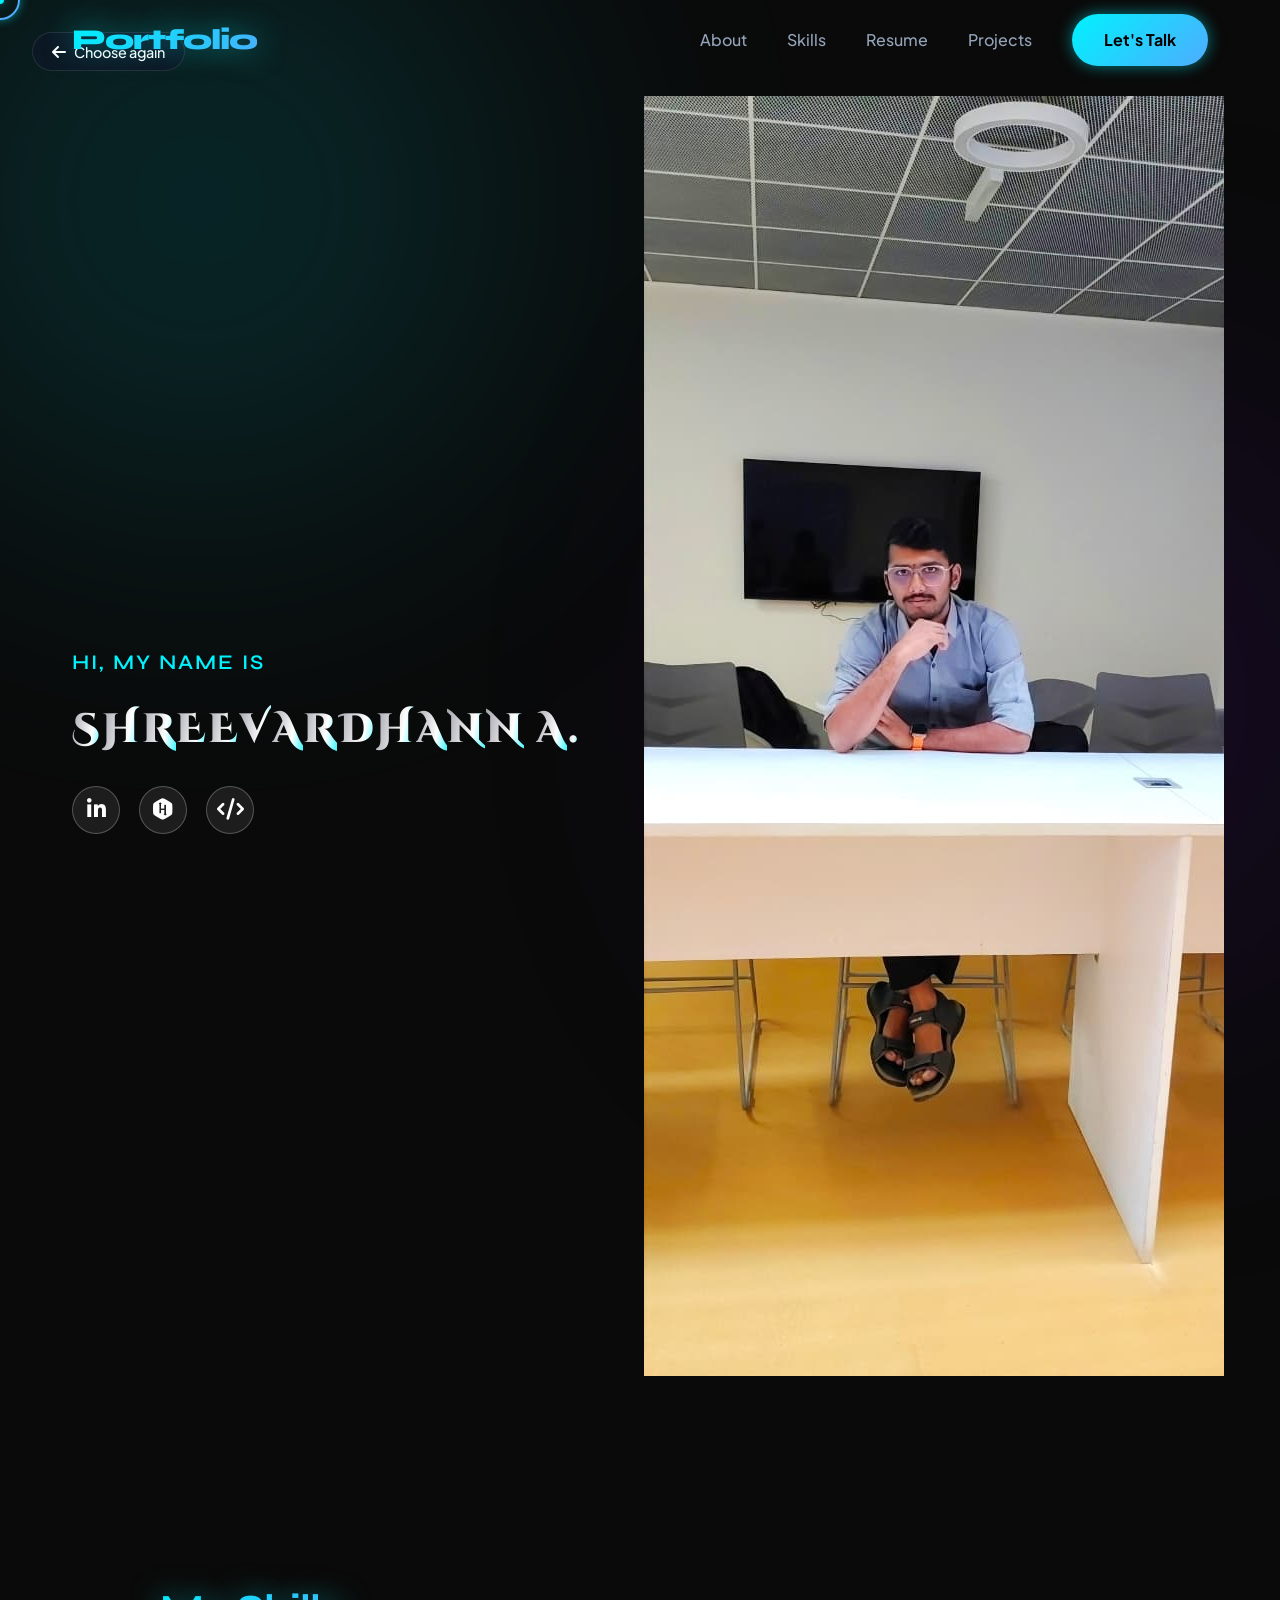
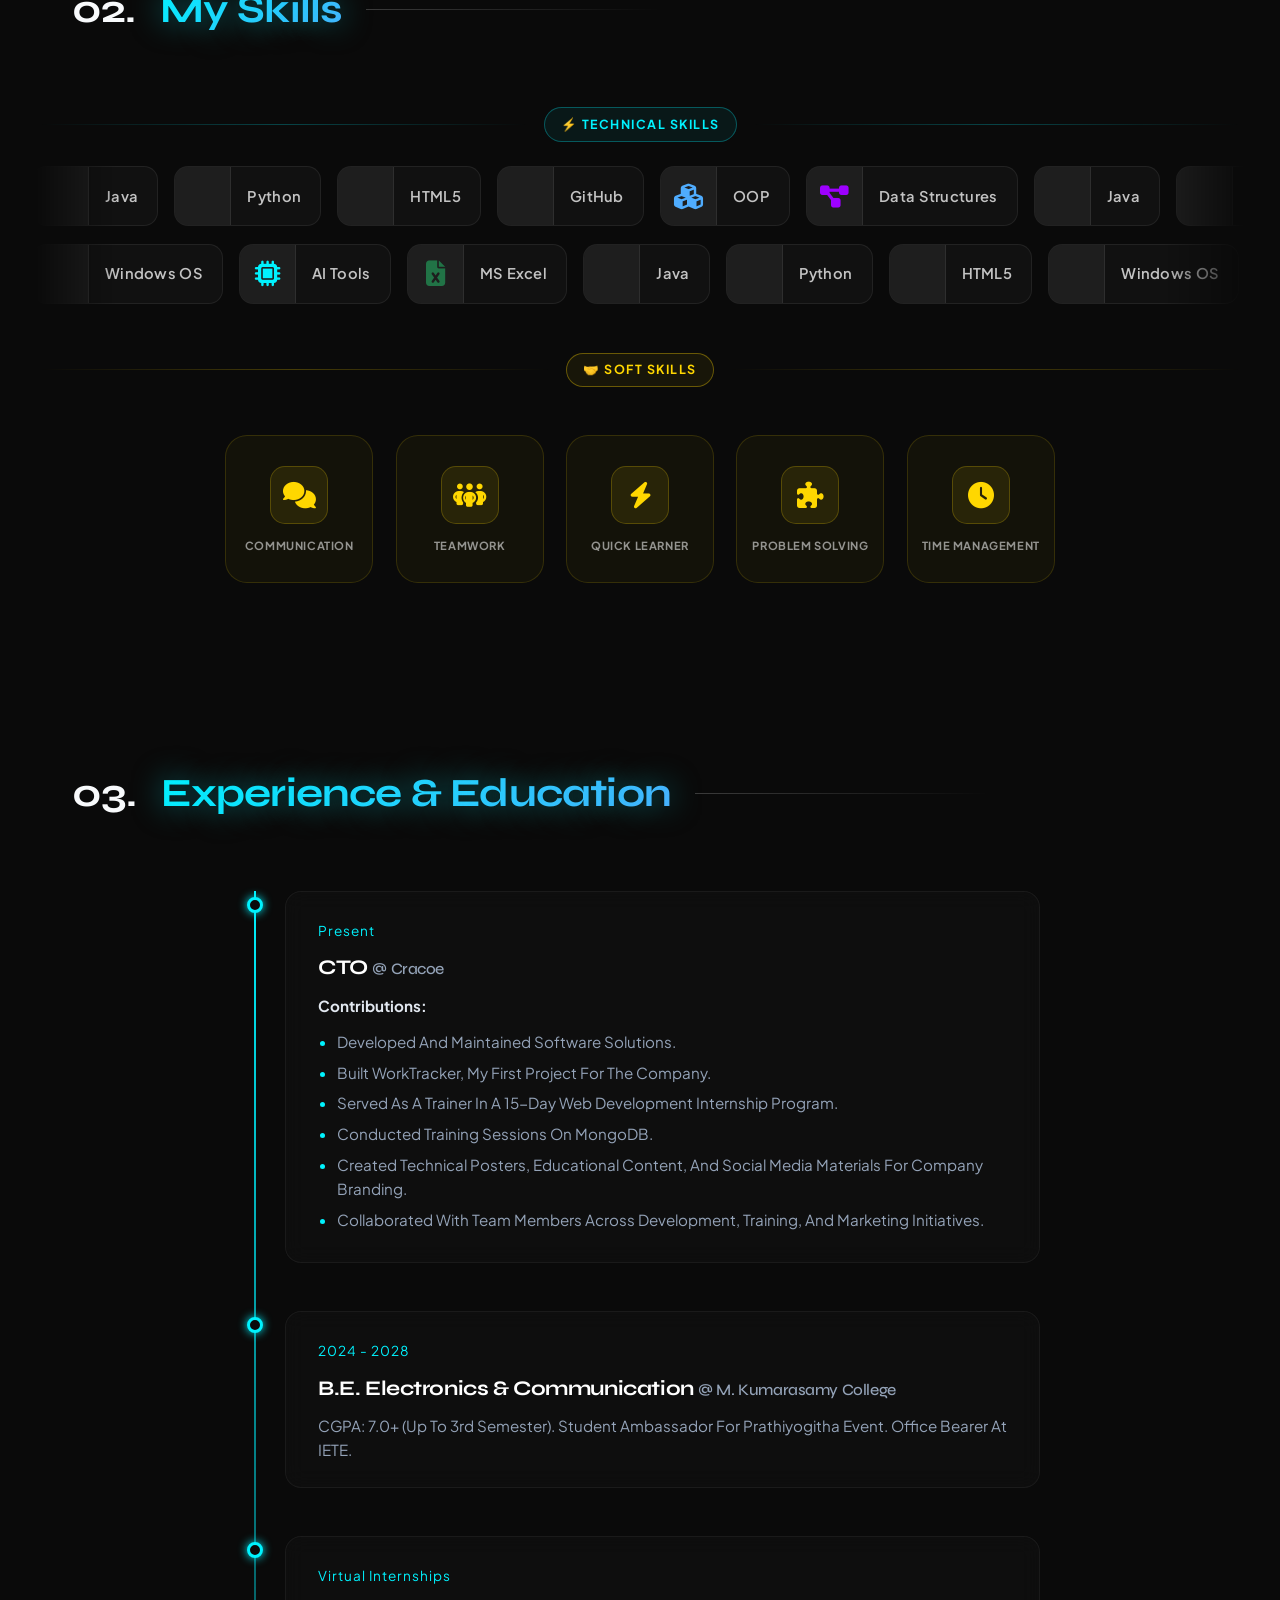
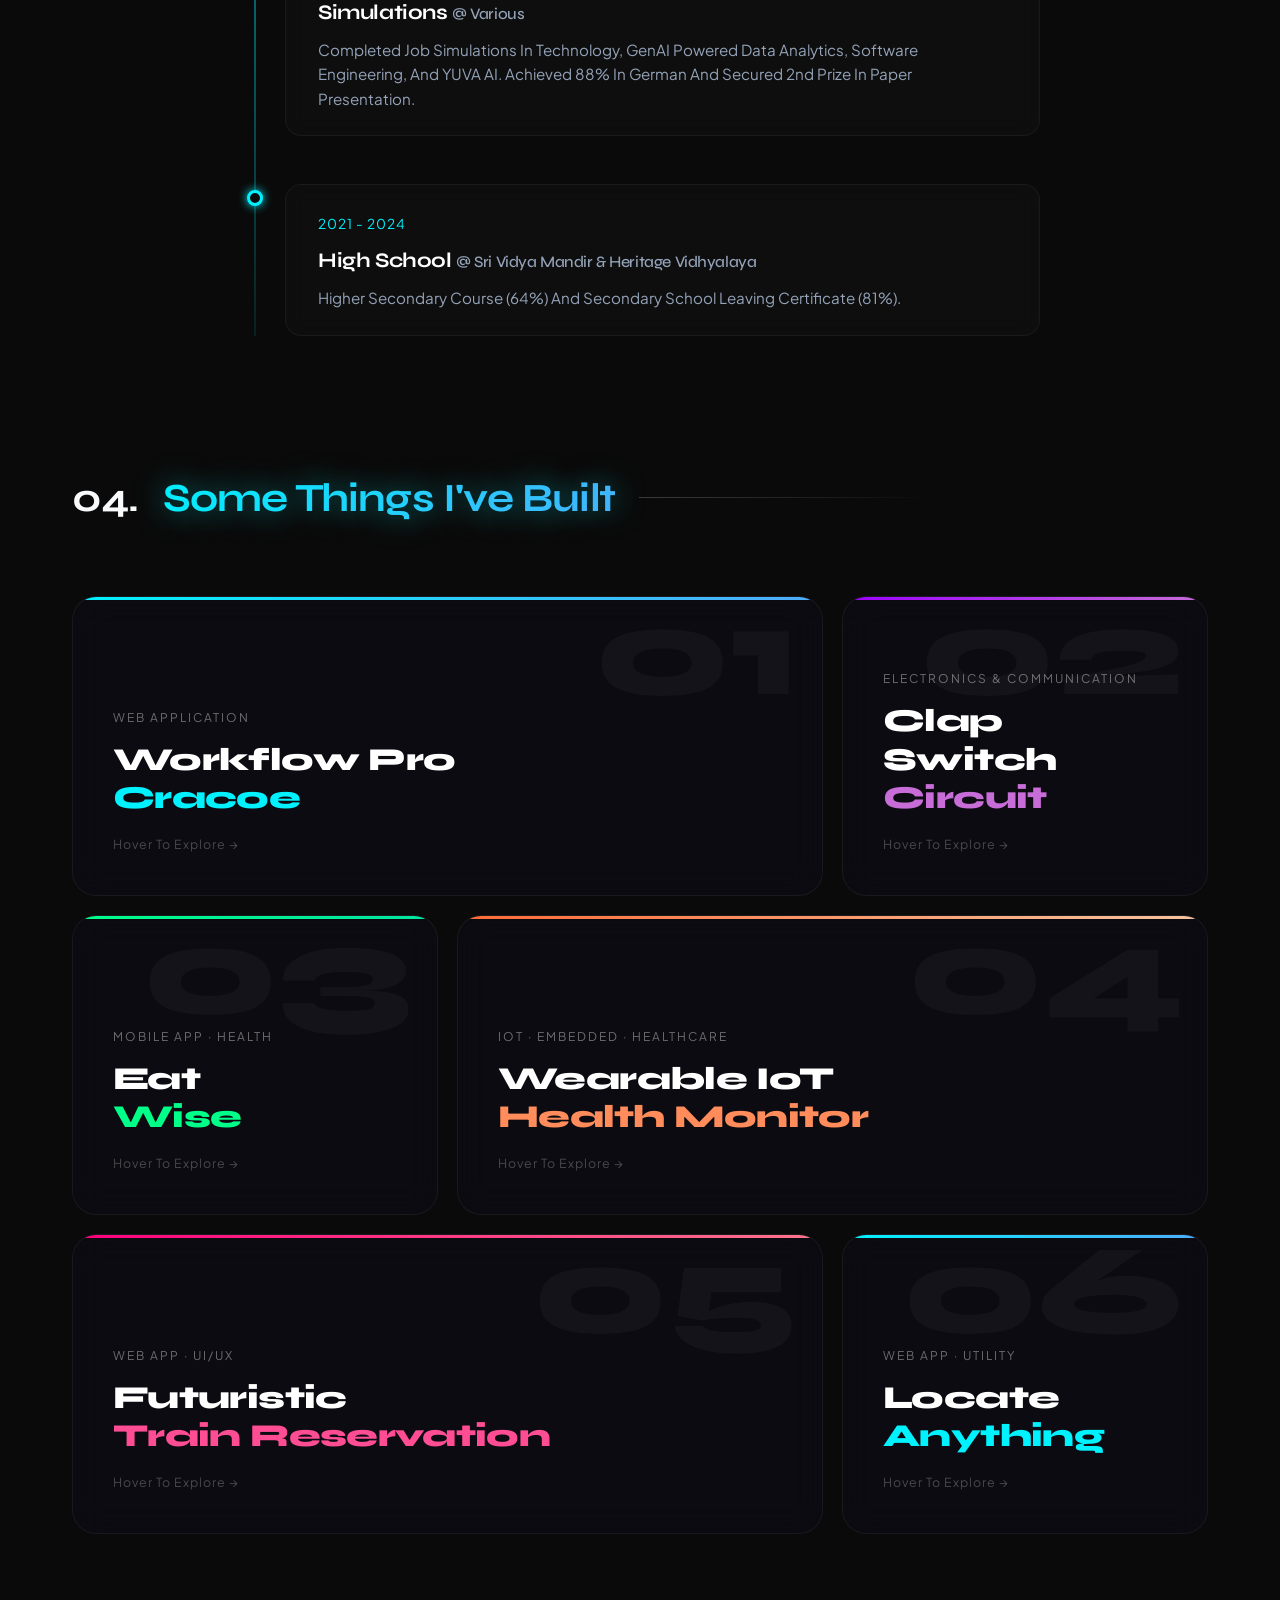
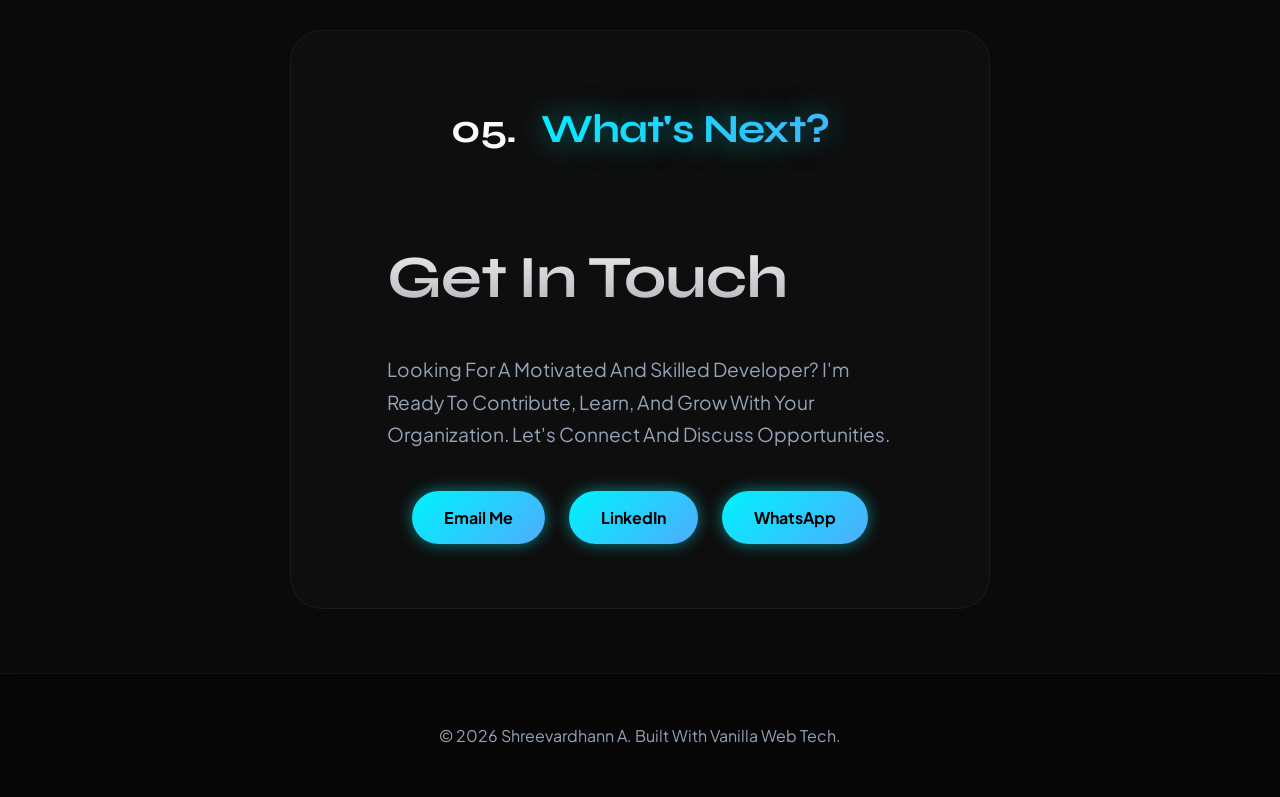
==== commit f25a9616: "Automated AI update for recruiter.html" ====
--- a/recruiter.html
+++ b/recruiter.html
@@ -27,7 +27,7 @@
     </div>
 
     <!-- Back to Gateway Button -->
-    <button class="choose-again-btn" onclick="showGateway()">
+    <button class="choose-again-btn" onclick="window.location.href='index.html'">
         <i class="fa-solid fa-arrow-left"></i> Choose again
     </button>
 
@@ -101,12 +101,23 @@
 
                 <!-- Right: Profile Image -->
                 <div class="hero-image">
-                    <div class="image-wrapper">
-                        <!-- Orbit rings with glowing dots -->
-                        <div class="orbit-ring orbit-ring-1"></div>
-                        <div class="orbit-ring orbit-ring-2"></div>
-                        <div class="profile-avatar-container">
-                            <img src="profile.jpeg" alt="Shreevardhann A" class="profile-image">
+                    <div class="rec-photo-frame">
+                        <!-- Spinning gradient border ring -->
+                        <div class="rec-spin-ring"></div>
+
+                        <!-- Orbit ring 1 (cyan) -->
+                        <div class="rec-orbit rec-orbit-1">
+                            <div class="rec-orbit-dot dot-cyan"></div>
+                        </div>
+
+                        <!-- Orbit ring 2 (purple) reverse -->
+                        <div class="rec-orbit rec-orbit-2">
+                            <div class="rec-orbit-dot dot-purple"></div>
+                        </div>
+
+                        <!-- Profile circle -->
+                        <div class="rec-avatar">
+                            <img src="profile.jpeg" alt="Shreevardhann A" class="rec-photo">
                         </div>
                     </div>
                 </div>
--- a/sections.css
+++ b/sections.css
@@ -1160,3 +1160,237 @@
         padding: 2rem;
     }
 }
+
+/* ============================================
+   VISITOR PAGE — Photo Animation
+   ============================================ */
+
+.visitor-photo-frame {
+    position: relative;
+    width: 340px;
+    height: 420px;
+    display: flex;
+    align-items: center;
+    justify-content: center;
+}
+
+/* Blobs */
+.blob {
+    position: absolute;
+    border-radius: 50%;
+    filter: blur(50px);
+    opacity: 0.55;
+    animation: blobFloat 6s ease-in-out infinite;
+}
+.blob-1 {
+    width: 220px; height: 220px;
+    background: radial-gradient(circle, #a855f7, #6366f1);
+    top: -30px; left: -40px;
+    animation-delay: 0s;
+}
+.blob-2 {
+    width: 180px; height: 180px;
+    background: radial-gradient(circle, #22d3ee, #3b82f6);
+    bottom: 10px; right: -30px;
+    animation-delay: -2s;
+}
+.blob-3 {
+    width: 140px; height: 140px;
+    background: radial-gradient(circle, #f472b6, #fb923c);
+    bottom: -20px; left: 10px;
+    animation-delay: -4s;
+}
+
+@keyframes blobFloat {
+    0%, 100% { transform: translateY(0px) scale(1); }
+    50%       { transform: translateY(-18px) scale(1.06); }
+}
+
+/* Photo card */
+.visitor-card {
+    position: relative;
+    width: 260px;
+    height: 340px;
+    border-radius: 20px;
+    overflow: hidden;
+    box-shadow:
+        0 0 0 3px rgba(168, 85, 247, 0.3),
+        0 20px 60px rgba(0,0,0,0.5),
+        0 0 80px rgba(168, 85, 247, 0.2);
+    animation: cardBreathe 4s ease-in-out infinite;
+    z-index: 2;
+    cursor: pointer;
+    transition: transform 0.3s ease, box-shadow 0.3s ease;
+}
+
+.visitor-card:hover {
+    transform: scale(1.04) rotate(-1deg);
+    box-shadow:
+        0 0 0 3px rgba(168, 85, 247, 0.6),
+        0 30px 80px rgba(0,0,0,0.6),
+        0 0 120px rgba(168, 85, 247, 0.4);
+}
+
+@keyframes cardBreathe {
+    0%, 100% { transform: translateY(0px) rotate(0deg); }
+    33%       { transform: translateY(-10px) rotate(1deg); }
+    66%       { transform: translateY(-5px) rotate(-0.5deg); }
+}
+
+.visitor-card-img {
+    width: 100%;
+    height: 100%;
+    object-fit: cover;
+    display: block;
+    transition: transform 0.5s ease;
+}
+
+.visitor-card:hover .visitor-card-img {
+    transform: scale(1.06);
+}
+
+/* Shimmer overlay */
+.visitor-card-shimmer {
+    position: absolute;
+    inset: 0;
+    background: linear-gradient(
+        135deg,
+        transparent 40%,
+        rgba(255,255,255,0.12) 50%,
+        transparent 60%
+    );
+    background-size: 200% 200%;
+    animation: shimmerMove 3s linear infinite;
+    pointer-events: none;
+}
+
+@keyframes shimmerMove {
+    0%   { background-position: 200% 200%; }
+    100% { background-position: -100% -100%; }
+}
+
+/* Floating badges */
+.float-badge {
+    position: absolute;
+    background: rgba(15, 15, 30, 0.85);
+    backdrop-filter: blur(10px);
+    border: 1px solid rgba(168, 85, 247, 0.4);
+    color: #e2e8f0;
+    font-size: 0.78rem;
+    font-weight: 600;
+    padding: 0.4rem 0.9rem;
+    border-radius: 999px;
+    white-space: nowrap;
+    z-index: 3;
+    box-shadow: 0 4px 20px rgba(0,0,0,0.3);
+}
+
+.badge-top {
+    top: 20px;
+    right: -10px;
+    animation: badgeFloat 3.5s ease-in-out infinite;
+}
+
+.badge-bot {
+    bottom: 30px;
+    left: -10px;
+    animation: badgeFloat 3.5s ease-in-out infinite reverse;
+}
+
+@keyframes badgeFloat {
+    0%, 100% { transform: translateY(0px); }
+    50%       { transform: translateY(-8px); }
+}
+
+/* ---- Orbit Rings around visitor card ---- */
+.v-orbit {
+    position: absolute;
+    border-radius: 50%;
+    border: 1.5px dashed rgba(168, 85, 247, 0.3);
+    top: 50%; left: 50%;
+    transform: translate(-50%, -50%);
+    z-index: 1;
+    pointer-events: none;
+}
+
+.v-orbit-1 {
+    width: 310px; height: 390px;
+    border-color: rgba(99, 102, 241, 0.35);
+    animation: orbitSpin 8s linear infinite;
+}
+.v-orbit-2 {
+    width: 360px; height: 450px;
+    border-color: rgba(34, 211, 238, 0.2);
+    animation: orbitSpin 14s linear infinite reverse;
+}
+.v-orbit-3 {
+    width: 400px; height: 490px;
+    border-color: rgba(244, 114, 182, 0.18);
+    animation: orbitSpin 20s linear infinite;
+}
+
+@keyframes orbitSpin {
+    from { transform: translate(-50%, -50%) rotate(0deg); }
+    to   { transform: translate(-50%, -50%) rotate(360deg); }
+}
+
+/* Orbiting dot on each ring */
+.v-orbit-dot {
+    position: absolute;
+    top: -5px; left: 50%;
+    transform: translateX(-50%);
+    width: 10px; height: 10px;
+    border-radius: 50%;
+    background: radial-gradient(circle, #a78bfa, #6366f1);
+    box-shadow: 0 0 12px 4px rgba(167, 139, 250, 0.7);
+}
+
+.dot-pink {
+    background: radial-gradient(circle, #f9a8d4, #f472b6);
+    box-shadow: 0 0 12px 4px rgba(249, 168, 212, 0.7);
+}
+
+/* ---- Sparkles ---- */
+.sparkle {
+    position: absolute;
+    color: #a78bfa;
+    font-size: 1.1rem;
+    z-index: 4;
+    pointer-events: none;
+    animation: sparklePulse 2.5s ease-in-out infinite;
+    text-shadow: 0 0 8px rgba(167, 139, 250, 0.9);
+}
+
+.sp-1 { top: 10px;  left:  5px;  animation-delay: 0s;    color: #a78bfa; }
+.sp-2 { top: 10px;  right: 5px;  animation-delay: 0.6s;  color: #22d3ee; }
+.sp-3 { bottom: 20px; left:  5px;  animation-delay: 1.2s;  color: #f472b6; }
+.sp-4 { bottom: 20px; right: 5px;  animation-delay: 1.8s;  color: #facc15; }
+
+@keyframes sparklePulse {
+    0%, 100% { opacity: 0.3; transform: scale(0.8) rotate(0deg); }
+    50%       { opacity: 1;   transform: scale(1.4) rotate(180deg); }
+}
+
+/* ---- Pulsing glow ring ---- */
+.v-pulse-ring {
+    position: absolute;
+    top: 50%; left: 50%;
+    transform: translate(-50%, -50%);
+    width: 280px; height: 360px;
+    border-radius: 20px;
+    border: 2px solid rgba(168, 85, 247, 0.5);
+    z-index: 1;
+    pointer-events: none;
+    animation: pulseGlow 3s ease-in-out infinite;
+}
+
+@keyframes pulseGlow {
+    0%, 100% {
+        box-shadow: 0 0 15px 3px rgba(168, 85, 247, 0.2);
+        border-color: rgba(168, 85, 247, 0.4);
+    }
+    50% {
+        box-shadow: 0 0 40px 12px rgba(168, 85, 247, 0.5), 0 0 80px 20px rgba(99, 102, 241, 0.2);
+        border-color: rgba(168, 85, 247, 0.9);
+    }
+}
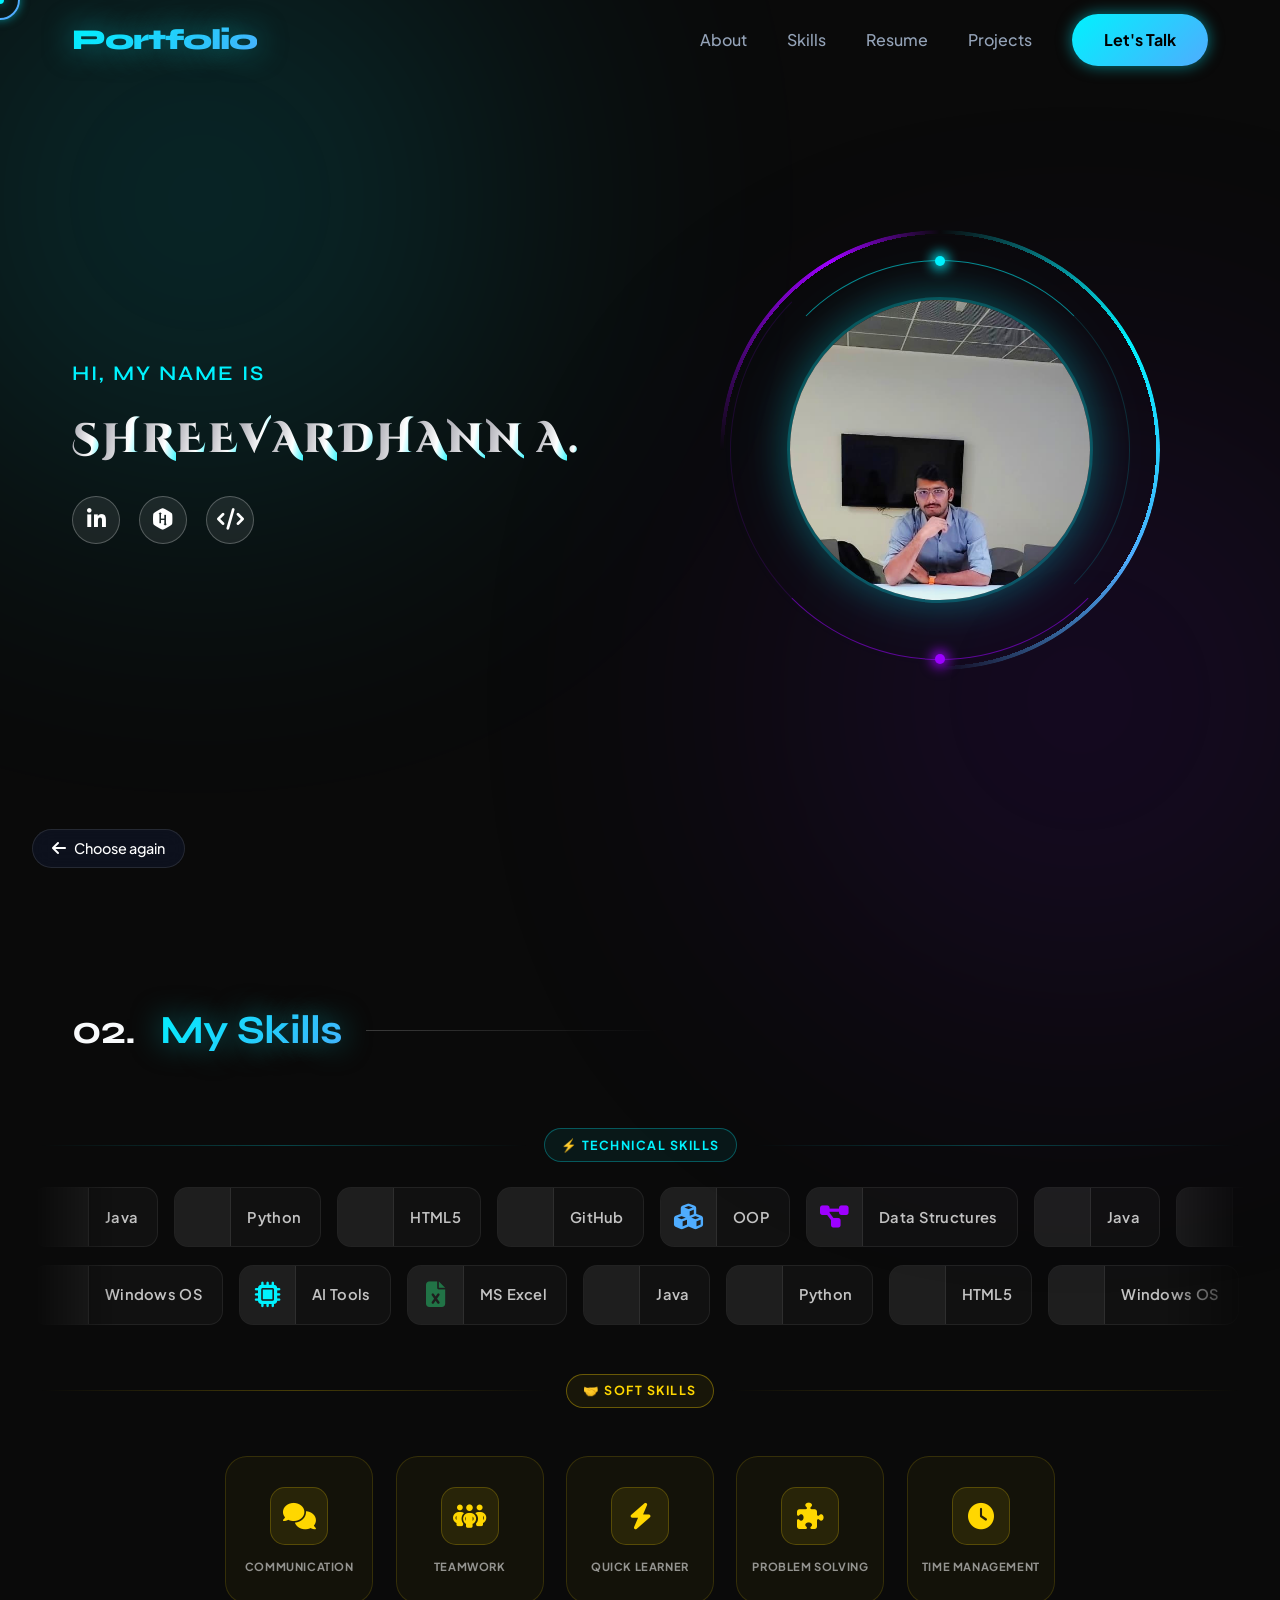
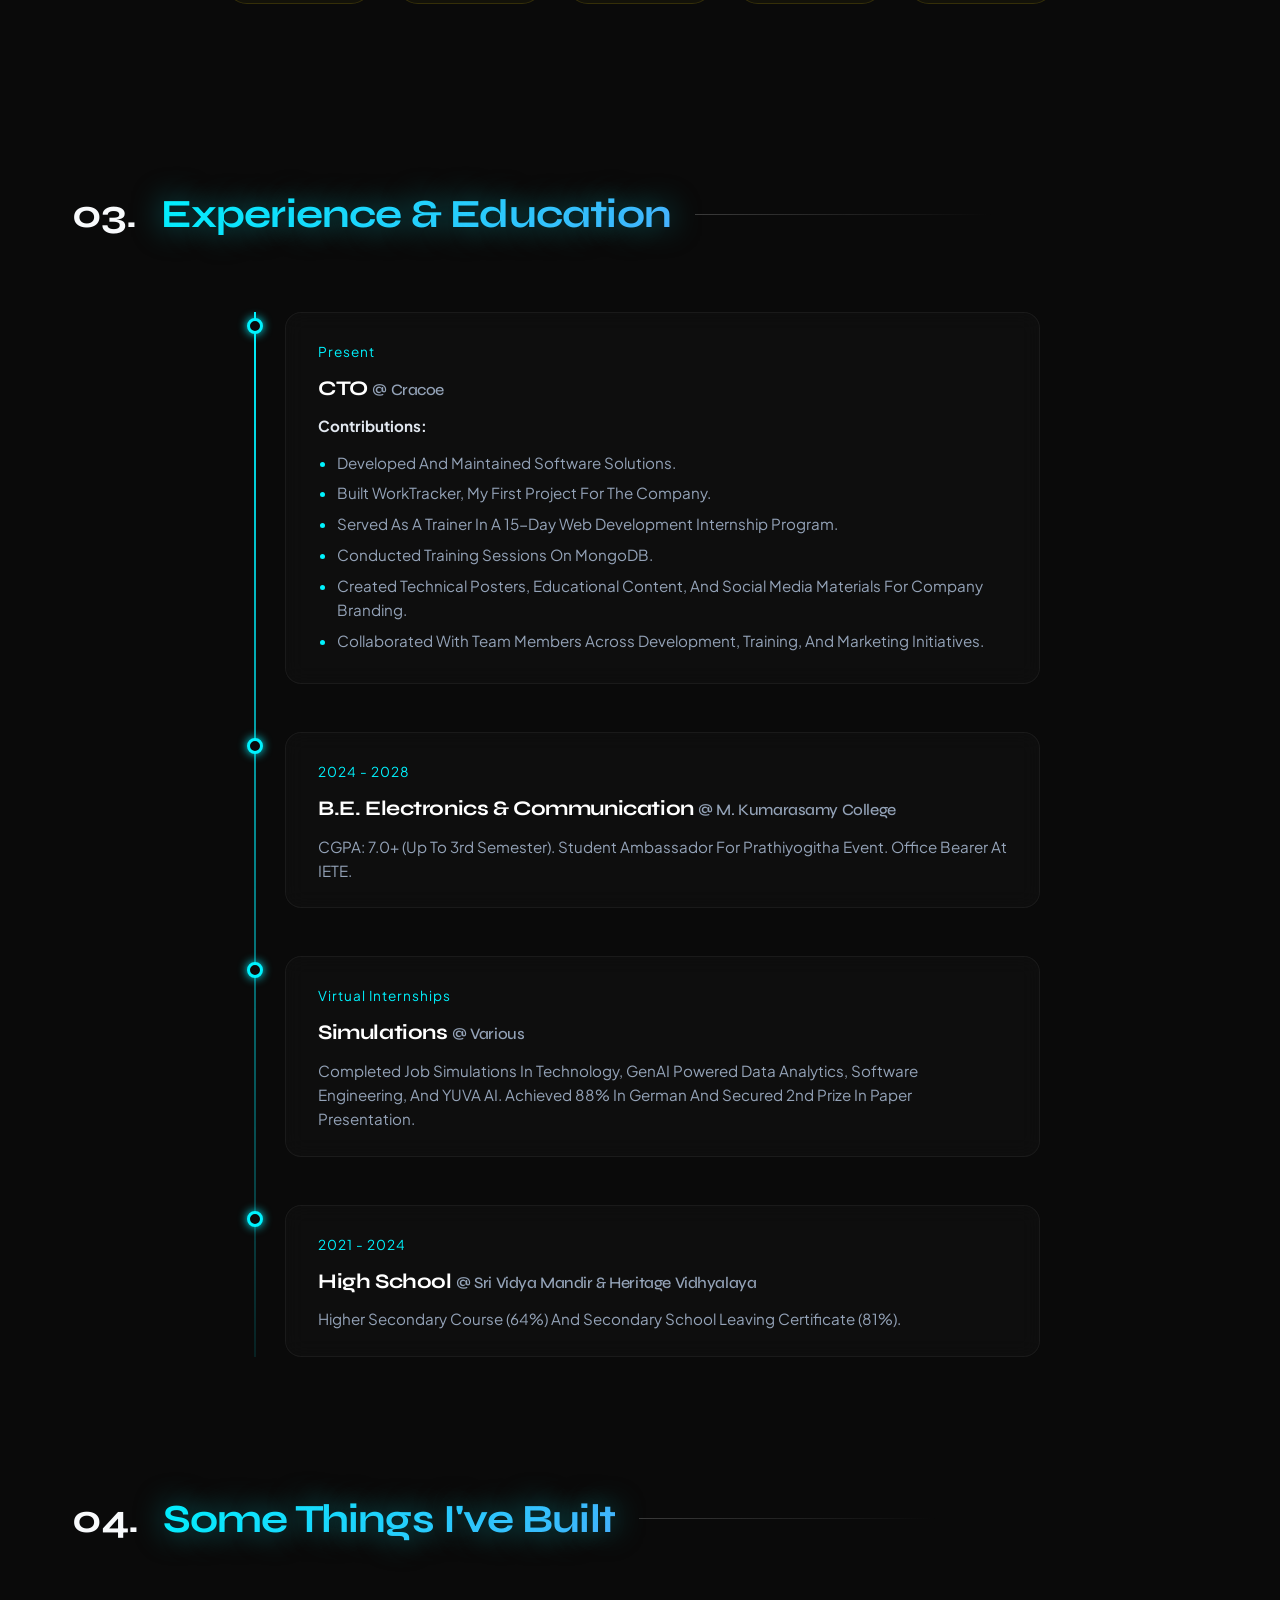
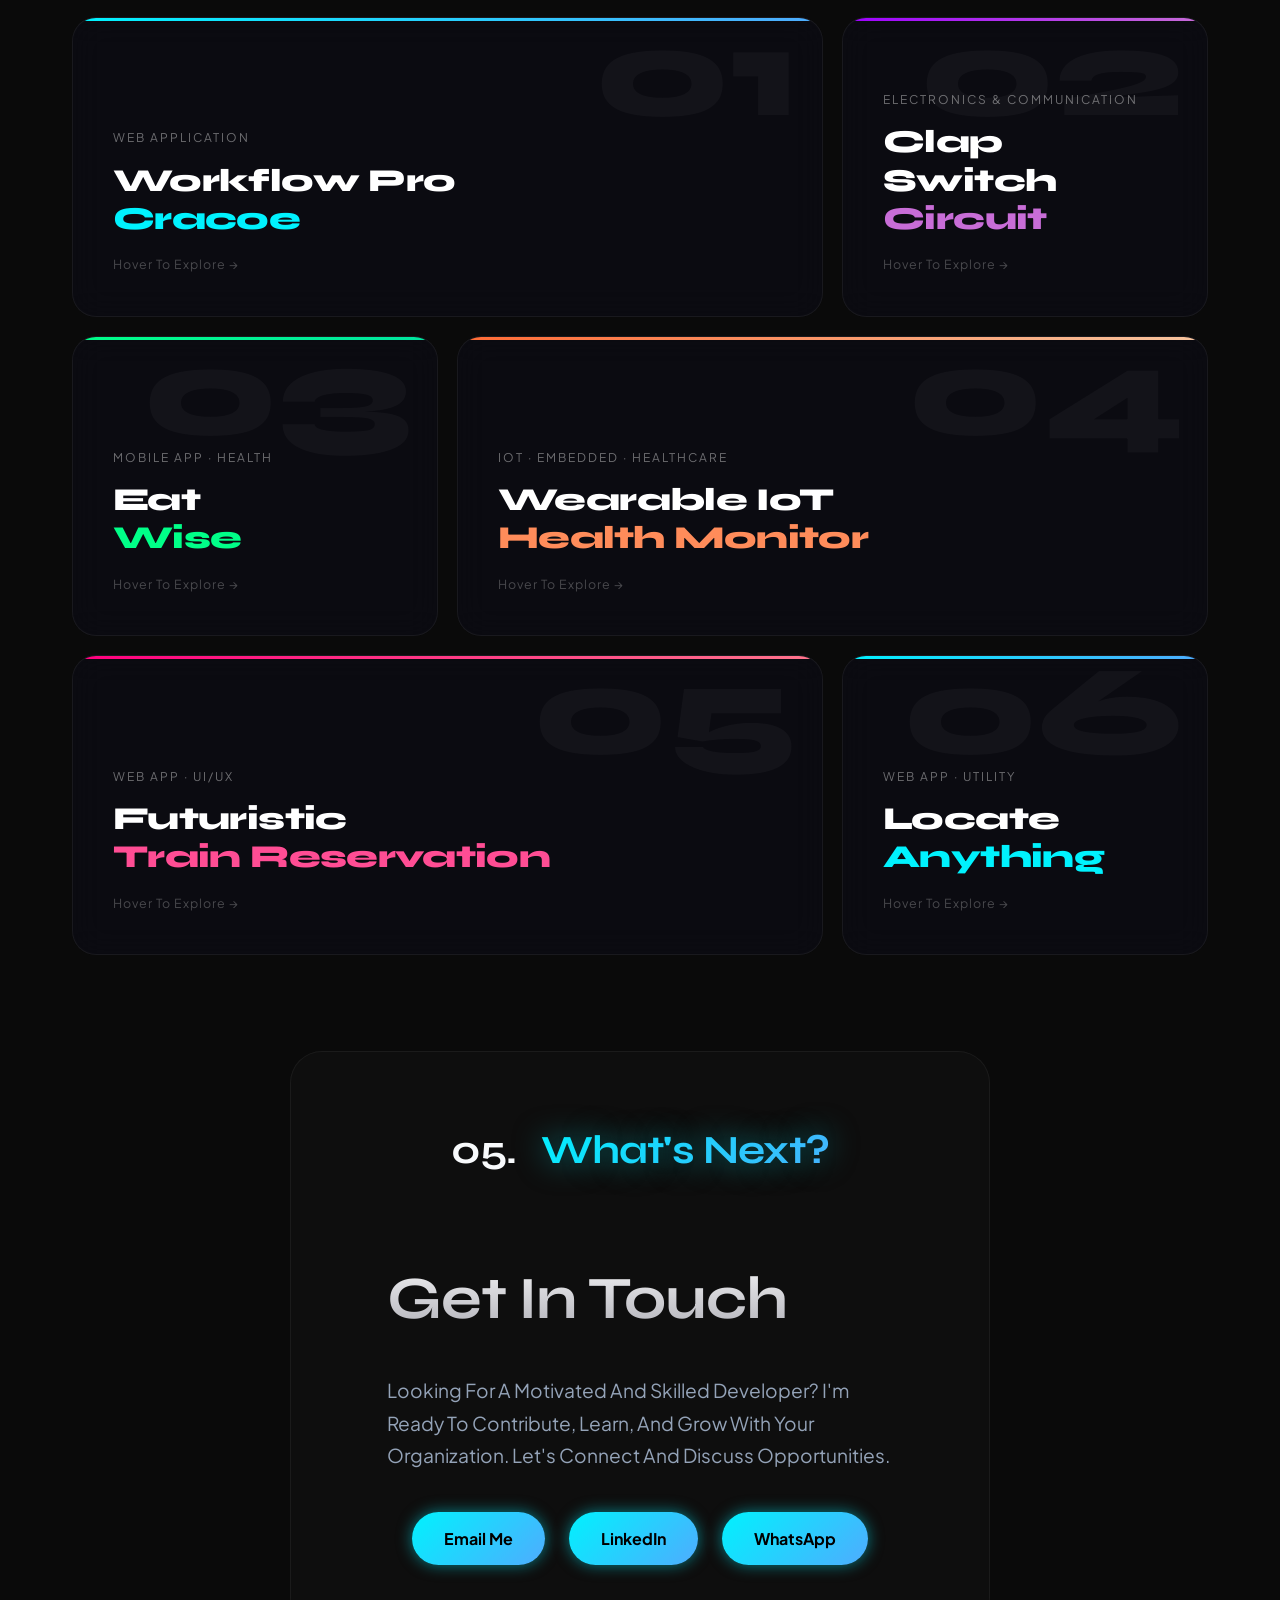
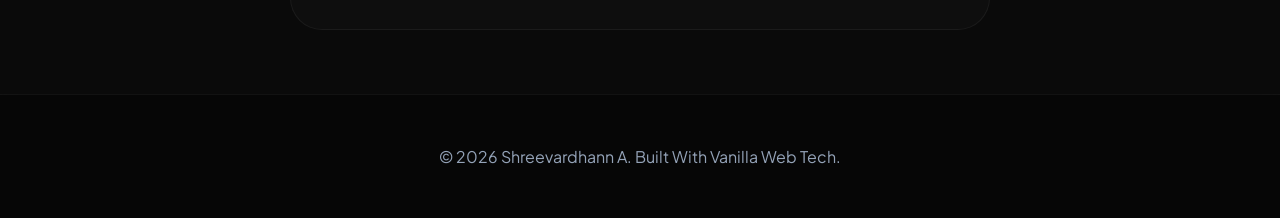
==== commit adc0d6c0: "Change title to Software Developer" ====
--- a/recruiter.html
+++ b/recruiter.html
@@ -4,8 +4,8 @@
 <head>
     <meta charset="UTF-8">
     <meta name="viewport" content="width=device-width, initial-scale=1.0">
-    <meta name="description" content="Portfolio of a Full Stack Developer">
-    <title>Portfolio | Full Stack Developer</title>
+    <meta name="description" content="Portfolio of a Software Developer">
+    <title>Portfolio | Software Developer</title>
     <link rel="preconnect" href="https://fonts.googleapis.com">
     <link rel="preconnect" href="https://fonts.gstatic.com" crossorigin>
     <link
--- a/style.css
+++ b/style.css
@@ -265,9 +265,9 @@
 /* Choose Again Back Button */
 .choose-again-btn {
     position: fixed;
-    top: 2rem;
+    bottom: 2rem;
     left: 2rem;
-    z-index: 1000;
+    z-index: 2000;
     display: flex;
     align-items: center;
     gap: 0.5rem;
--- a/sections.css
+++ b/sections.css
@@ -1394,3 +1394,135 @@
         border-color: rgba(168, 85, 247, 0.9);
     }
 }
+
+/* ============================================
+   RECRUITER PAGE — Photo Animation (clean)
+   ============================================ */
+
+/* Outer container — large enough to hold all rings */
+.rec-photo-frame {
+    position: relative;
+    width: 440px;
+    height: 440px;
+    display: flex;
+    align-items: center;
+    justify-content: center;
+    animation: float 6s ease-in-out infinite;
+}
+
+/* Spinning gradient border ring */
+.rec-spin-ring {
+    position: absolute;
+    inset: 0;
+    border-radius: 50%;
+    background: conic-gradient(
+        from 0deg,
+        transparent 0deg,
+        #00f2fe 60deg,
+        #4facfe 120deg,
+        transparent 180deg,
+        transparent 270deg,
+        #9d00ff 330deg,
+        transparent 360deg
+    );
+    animation: spinBorder 3s linear infinite;
+    /* mask the inside to only show the border */
+    -webkit-mask:
+        radial-gradient(farthest-side, transparent calc(100% - 4px), white calc(100% - 4px));
+    mask:
+        radial-gradient(farthest-side, transparent calc(100% - 4px), white calc(100% - 4px));
+}
+
+/* Orbit rings — positioned absolutely from the center */
+.rec-orbit {
+    position: absolute;
+    top: 50%; left: 50%;
+    border-radius: 50%;
+    border: 1px solid transparent;
+    pointer-events: none;
+}
+
+.rec-orbit-1 {
+    width: 380px; height: 380px;
+    margin-top: -190px; margin-left: -190px;
+    border-top-color: rgba(0, 242, 254, 0.55);
+    border-right-color: rgba(0, 242, 254, 0.15);
+    animation: spinBorder 8s linear infinite;
+}
+
+.rec-orbit-2 {
+    width: 420px; height: 420px;
+    margin-top: -210px; margin-left: -210px;
+    border-bottom-color: rgba(157, 0, 255, 0.55);
+    border-left-color: rgba(157, 0, 255, 0.15);
+    animation: spinBorder 12s linear infinite reverse;
+}
+
+/* Orbiting glowing dots */
+.rec-orbit-dot {
+    position: absolute;
+    top: -5px; left: 50%;
+    transform: translateX(-50%);
+    width: 10px; height: 10px;
+    border-radius: 50%;
+}
+
+.dot-cyan {
+    background: #00f2fe;
+    box-shadow: 0 0 12px 4px rgba(0, 242, 254, 0.8);
+}
+.dot-purple {
+    background: #9d00ff;
+    box-shadow: 0 0 12px 4px rgba(157, 0, 255, 0.8);
+    top: auto; bottom: -5px;
+}
+
+/* Profile photo circle */
+.rec-avatar {
+    position: relative;
+    width: 300px;
+    height: 300px;
+    border-radius: 50%;
+    overflow: hidden;
+    z-index: 5;
+    box-shadow:
+        0 0 0 3px rgba(0, 242, 254, 0.2),
+        0 0 40px rgba(0, 242, 254, 0.3),
+        0 0 80px rgba(0, 242, 254, 0.1);
+    transition: box-shadow 0.4s ease;
+}
+
+.rec-avatar:hover {
+    box-shadow:
+        0 0 0 3px rgba(0, 242, 254, 0.5),
+        0 0 60px rgba(0, 242, 254, 0.5),
+        0 0 120px rgba(79, 172, 254, 0.25);
+}
+
+/* Photo — crop to face/upper body */
+.rec-photo {
+    width: 100%;
+    height: 100%;
+    object-fit: cover;
+    object-position: center 15%;
+    display: block;
+    transition: transform 0.5s ease, filter 0.5s ease;
+    filter: brightness(0.95) saturate(1.1);
+}
+
+.rec-avatar:hover .rec-photo {
+    transform: scale(1.04);
+    filter: brightness(1.05) saturate(1.3);
+}
+
+/* Pulse rings on the avatar */
+.rec-avatar::before {
+    content: '';
+    position: absolute;
+    inset: -16px;
+    border-radius: 50%;
+    border: 1.5px solid rgba(0, 242, 254, 0.3);
+    animation: pulseRing 3s ease-out infinite;
+    z-index: -1;
+}
+
